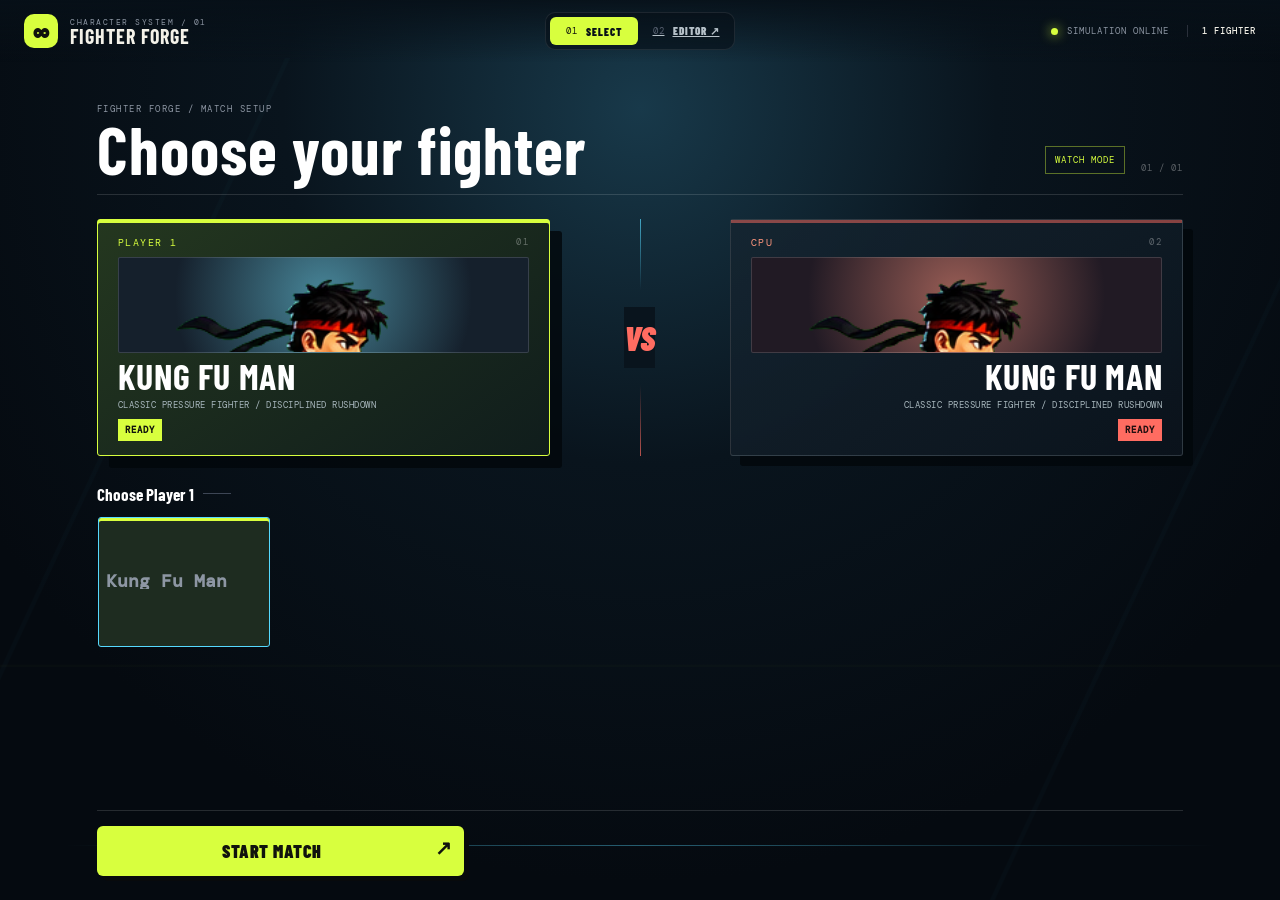
==== index.html @ 50f6cc72 "a gg" ====
<!doctype html>
<html lang="en">
  <head>
    <meta charset="UTF-8" />
    <meta name="viewport" content="width=device-width, initial-scale=1.0" />
    <title>Fighter Arena</title>
    <link rel="stylesheet" href="styles.css" />
  </head>
  <body class="arena-page">
    <div class="app-shell">
      <header class="topbar">
        <div class="brand">
          <span class="brand-mark">∞</span>
          <div class="brand-copy"><span class="overline">CHARACTER SYSTEM / 01</span><h1>FIGHTER FORGE</h1></div>
        </div>
        <nav class="tabs" aria-label="Fighter Forge sections">
          <span class="tab active"><span>01</span>SELECT</span>
          <a class="tab" href="editor.html"><span>02</span>EDITOR ↗</a>
        </nav>
        <div class="top-status"><i></i><span>SIMULATION ONLINE</span><b id="fighter-count">1 FIGHTER</b></div>
      </header>

      <main class="main-grid">
        <section class="arena-column" aria-label="AI battle arena">
          <div class="arena-heading">
            <div><span class="overline">LIVE PREVIEW / AI VS AI</span><h2>THE ARENA</h2></div>
            <div class="arena-meta"><span>60 FPS</span><span>BUILD 0.4</span></div>
          </div>
          <div class="arena-wrap">
            <canvas id="arena" width="1280" height="720"></canvas>
            <div class="scanlines"></div>
            <div class="match-ui">
              <div class="nameplate left"><span id="left-name">KUNG FU MAN</span><b id="left-wins">0</b><div class="health"><i id="left-hp"></i></div><div class="guard"><i id="left-guard"></i></div><div class="meter"><i id="left-meter"></i></div></div>
              <div class="round-display"><span id="mode-label">READY ROOM</span><strong id="round-text">SELECT</strong><em id="timer">--</em></div>
              <div class="nameplate right"><span id="right-name">KUNG FU MAN</span><b id="right-wins">0</b><div class="health"><i id="right-hp"></i></div><div class="guard"><i id="right-guard"></i></div><div class="meter"><i id="right-meter"></i></div></div>
            </div>
            <div id="banter" class="banter" aria-live="polite"></div>
            <div id="move-callout" class="move-callout" aria-live="polite"><span class="move-callout-type">MOVE</span><strong id="move-callout-name"></strong><small id="move-callout-detail"></small></div>
            <div id="combo-readout" class="combo-readout" aria-live="polite"></div>
            <div id="result" class="result" aria-live="polite"></div>
            <button id="rematch" class="rematch" hidden>RUN IT BACK <span>↗</span></button>
            <div class="arena-footer"><span>GROUND / TRAINING DECK</span><span>FIGHTERS THINK FOR THEMSELVES</span></div>
          </div>
        </section>

        <aside class="forge-panel">
          <section id="roster-view" class="view active">
            <div class="select-header"><div><span class="overline">FIGHTER FORGE / MATCH SETUP</span><h2>Choose your fighter</h2></div><div class="select-header-meta"><span>WATCH MODE</span><b>01 / 01</b></div></div>
            <div class="select-slots" aria-label="Current matchup">
              <button class="select-slot active" data-slot="0"><span class="slot-label">PLAYER 1 <i>01</i></span><span class="slot-portrait" id="player-pick-portrait">👊</span><strong id="player-pick-name">KUNG FU MAN</strong><small id="player-pick-meta">CLASSIC BALANCED MARTIAL ARTIST</small><em>READY</em></button>
              <div class="versus" aria-hidden="true"><span>VS</span><i></i></div>
              <button class="select-slot" data-slot="1"><span class="slot-label">CPU <i>02</i></span><span class="slot-portrait" id="cpu-pick-portrait">👊</span><strong id="cpu-pick-name">KUNG FU MAN</strong><small id="cpu-pick-meta">CLASSIC BALANCED MARTIAL ARTIST</small><em>READY</em></button>
            </div>
            <div class="roster-intro"><span id="select-prompt">Choose Player 1</span><span class="line"></span><small>CLICK A FIGHTER TO ASSIGN · CLICK A SLOT TO SWITCH SIDES</small></div>
            <div id="roster" class="roster"></div>
            <div class="select-actions"><a class="secondary full create-fighter-link" href="editor.html">CREATE A FIGHTER <span>↗</span></a><button id="start-match" class="primary full">START MATCH <span>↗</span></button></div>
          </section>

        </aside>
      </main>
    </div>
    <script type="module" src="app.js"></script>
  </body>
</html>
---- styles.css ----
@import url('https://fonts.googleapis.com/css2?family=Barlow+Condensed:ital,wght@0,500;0,600;0,700;0,900;1,600;1,800&family=DM+Mono:wght@400;500&display=swap');

:root { --bg:#0b0d11; --surface:#12151b; --surface-2:#181c24; --line:#2a303b; --line-bright:#3d4655; --text:#f3f1e8; --muted:#8d96a3; --lime:#d8ff3e; --cyan:#56d9ff; --coral:#ff6c61; --paper:#f1f0e9; }
* { box-sizing:border-box; }
html,body { margin:0; min-height:100%; background:var(--bg); color:var(--text); font-family:'Barlow Condensed',sans-serif; }
body { min-height:100vh; }
button,input,textarea,select { font:inherit; }
button { cursor:pointer; }
.app-shell { min-height:100vh; padding:16px 18px 18px; }
.topbar { min-height:64px; display:grid; grid-template-columns:minmax(240px,1fr) auto minmax(240px,1fr); align-items:center; gap:24px; padding:0 4px 14px; border-bottom:1px solid var(--line); }
.brand { display:flex; align-items:center; gap:12px; }
.brand-mark { width:42px; height:42px; display:grid; place-items:center; color:#10130d; background:var(--lime); border-radius:12px; font-size:31px; font-weight:900; line-height:1; }
.brand-copy h1 { margin:1px 0 0; color:var(--text); font-size:24px; line-height:.88; letter-spacing:1px; }
.overline { display:block; color:var(--muted); font:9px 'DM Mono',monospace; letter-spacing:1.5px; text-transform:uppercase; }
.tabs { display:flex; gap:4px; padding:4px; background:var(--surface); border:1px solid var(--line); border-radius:10px; }
.tab { min-width:104px; display:flex; justify-content:center; align-items:center; gap:8px; padding:8px 12px; border:0; border-radius:6px; color:var(--muted); background:transparent; font-size:13px; font-weight:900; letter-spacing:1px; }
.tab span { color:#596272; font:9px 'DM Mono',monospace; }
.tab.active { color:#10130d; background:var(--lime); }
.tab.active span { color:#10130d; }
.top-status { display:flex; justify-content:flex-end; align-items:center; gap:9px; color:var(--muted); font:9px 'DM Mono',monospace; letter-spacing:1px; }
.top-status i { width:7px; height:7px; display:block; border-radius:50%; background:var(--lime); box-shadow:0 0 12px var(--lime); }
.top-status b { margin-left:9px; padding-left:14px; border-left:1px solid var(--line); color:var(--text); font-weight:500; }
.main-grid { min-height:calc(100vh - 99px); display:grid; grid-template-columns:minmax(0,1.45fr) minmax(420px,.78fr); gap:18px; padding-top:18px; }
.standalone-editor { min-height:calc(100vh - 99px); display:grid; grid-template-columns:minmax(320px,.72fr) minmax(0,1.28fr); gap:18px; padding-top:18px; }
.editor-identity-panel,.editor-moves-panel { min-width:0; min-height:0; display:flex; flex-direction:column; overflow:hidden; color:var(--text); background:var(--surface); border:1px solid var(--line); border-radius:12px; box-shadow:0 18px 55px #0005; }
.standalone-editor .editor-scroll { flex:1; }
.arena-column { min-width:0; display:flex; flex-direction:column; }
.arena-heading,.view-heading { display:flex; justify-content:space-between; align-items:flex-start; }
.arena-heading { padding:0 2px 10px; }
.arena-heading h2,.view-heading h2 { margin:5px 0 0; font-size:28px; line-height:.85; letter-spacing:.8px; text-transform:uppercase; }
.arena-meta { display:flex; gap:8px; color:var(--muted); font:9px 'DM Mono',monospace; }
.arena-meta span { padding:6px 8px; border:1px solid var(--line); border-radius:5px; }
.arena-wrap { position:relative; min-height:0; flex:1; overflow:hidden; border:1px solid var(--line-bright); border-radius:12px; background:#1d3b4f; box-shadow:0 18px 55px #0008; }
canvas { width:100%; height:100%; min-height:0; display:block; object-fit:cover; }
.scanlines { position:absolute; inset:0; pointer-events:none; opacity:.11; background:repeating-linear-gradient(0deg,transparent 0 3px,#00121b 4px 5px); mix-blend-mode:multiply; }
.match-ui { position:absolute; top:18px; left:20px; right:20px; display:grid; grid-template-columns:1fr 170px 1fr; gap:18px; align-items:start; color:white; text-shadow:2px 2px 0 #111; }
.nameplate { display:grid; grid-template-columns:1fr 28px; grid-template-rows:auto 15px auto auto; gap:4px 8px; font-size:18px; letter-spacing:1px; font-weight:900; }
.nameplate.right { text-align:right; direction:rtl; }
.nameplate b { color:var(--lime); font-size:23px; line-height:.8; }
.health { height:15px; padding:2px; background:#101116aa; border:1px solid #000; grid-column:1 / -1; }
.health i { display:block; width:100%; height:100%; background:linear-gradient(90deg,var(--lime),#70eb82); transition:width .2s; }
.right .health i { margin-left:auto; background:linear-gradient(90deg,#ff8a5c,#ffd05d); }
.round-display { display:grid; justify-items:center; gap:0; text-align:center; }
.round-display span { padding:3px 9px; border:1px solid #fff4; border-radius:99px; background:#101116aa; font:9px 'DM Mono',monospace; letter-spacing:1px; }
.round-display strong { margin-top:3px; font-size:27px; letter-spacing:2px; }
.round-display em { width:40px; height:34px; display:grid; place-items:center; color:#111; background:var(--paper); border:2px solid #111; font-size:24px; font-style:normal; text-shadow:none; }
.banter { position:absolute; top:22%; left:50%; max-width:560px; padding:11px 18px; transform:translateX(-50%); color:#111; background:#fffef6; border:2px solid #151518; border-radius:5px; box-shadow:5px 5px #151518; text-align:center; font-size:21px; font-weight:800; font-style:italic; opacity:0; transition:opacity .25s; }
.banter.show { opacity:1; }
.move-callout { position:absolute; top:30%; left:50%; display:flex; flex-direction:column; align-items:center; gap:1px; min-width:170px; padding:7px 12px 6px; transform:translateX(-50%) translateY(8px) skew(-7deg) scale(.8); color:#111; background:var(--move-color,#f7d35b); border:2px solid #111; box-shadow:4px 4px #111; opacity:0; transition:opacity .16s,transform .2s cubic-bezier(.2,.8,.25,1); pointer-events:none; z-index:3; }
.move-callout[data-side="left"] { left:27%; }
.move-callout[data-side="right"] { left:73%; }
.move-callout.show { opacity:1; transform:translateX(-50%) translateY(0) skew(-7deg) scale(1); }
.move-callout-type { font:8px 'DM Mono',monospace; letter-spacing:1.1px; }
.move-callout strong { font-size:19px; line-height:.95; letter-spacing:.8px; text-align:center; }
.move-callout small { font:8px 'DM Mono',monospace; letter-spacing:.3px; opacity:.72; }
.combo-readout { position:absolute; top:34%; left:50%; padding:0; transform:translateX(-50%) translateY(-8px) skew(-8deg) scale(.82); color:var(--lime); background:transparent; border:0; font:900 24px 'Barlow Condensed',sans-serif; letter-spacing:1px; text-shadow:3px 3px #111; opacity:0; transition:opacity .2s ease,transform .26s cubic-bezier(.2,.8,.25,1); pointer-events:none; white-space:nowrap; }
.combo-readout[data-side="left"] { left:28%; }
.combo-readout[data-side="right"] { left:72%; color:#ffcc46; }
.combo-readout.show { opacity:1; transform:translateX(-50%) translateY(0) skew(-8deg) scale(1.08); }
.combo-readout.leaving[data-side="left"] { opacity:0; transform:translateX(-92%) translateY(18px) skew(-8deg) scale(.72); transition-timing-function:cubic-bezier(.55,.05,.8,.4); }
.combo-readout.leaving[data-side="right"] { opacity:0; transform:translateX(-8%) translateY(18px) skew(-8deg) scale(.72); transition-timing-function:cubic-bezier(.55,.05,.8,.4); }
.result { position:absolute; inset:40% 0 auto; color:var(--lime); text-align:center; font-size:clamp(50px,8vw,110px); font-weight:900; font-style:italic; letter-spacing:3px; text-shadow:5px 5px #101014; opacity:0; transform:scale(.8); transition:.2s; }
.result.show { opacity:1; transform:scale(1); }
.rematch { position:absolute; top:61%; left:50%; display:flex; gap:15px; align-items:center; transform:translateX(-50%); padding:9px 17px; color:#10130d; background:var(--lime); border:0; border-radius:5px; box-shadow:0 5px 0 #080a0c; font-size:16px; font-weight:900; letter-spacing:.6px; }
.rematch[hidden] { display:none; }
.rematch span { font-size:19px; }
.arena-footer { position:absolute; right:16px; bottom:13px; left:16px; display:flex; justify-content:space-between; color:#d6e0d6aa; font:8px 'DM Mono',monospace; letter-spacing:1px; }
.forge-panel { min-width:0; min-height:0; overflow:hidden; display:flex; flex-direction:column; color:var(--text); background:var(--surface); border:1px solid var(--line); border-radius:12px; box-shadow:0 18px 55px #0005; }
.view { display:none; min-height:0; padding:25px 26px 22px; }
.view.active { display:flex; flex:1; flex-direction:column; }
.view-index { color:#586273; font:11px 'DM Mono',monospace; }
.view-heading { padding-bottom:19px; border-bottom:1px solid var(--line); }
.view-heading h2 { color:var(--text); font-size:31px; }
.select-slots { display:grid; grid-template-columns:minmax(0,1fr) 30px minmax(0,1fr); gap:7px; align-items:stretch; padding:16px 0 4px; }
.select-slot { min-width:0; display:flex; flex-direction:column; align-items:flex-start; gap:3px; padding:10px 11px; color:var(--muted); background:#101318; border:1px solid var(--line); border-radius:6px; text-align:left; }
.select-slot.active { color:var(--text); border-color:var(--lime); background:#1e251b; box-shadow:inset 0 -2px var(--lime); }
.select-slot strong { width:100%; overflow:hidden; color:var(--text); font-size:16px; line-height:.95; text-overflow:ellipsis; white-space:nowrap; }
.select-slot small { width:100%; overflow:hidden; color:var(--muted); font:7px 'DM Mono',monospace; text-overflow:ellipsis; white-space:nowrap; }
.slot-label { color:var(--lime); font:8px 'DM Mono',monospace; letter-spacing:1px; }
.versus { display:grid; place-items:center; color:var(--coral); font:900 15px 'Barlow Condensed',sans-serif; font-style:italic; }
.roster-intro { display:flex; align-items:center; gap:9px; padding:12px 0 11px; color:var(--text); font-size:15px; font-weight:700; }
.roster-intro .line { width:28px; height:1px; background:var(--line-bright); }
.roster-intro small { color:var(--muted); font:8px 'DM Mono',monospace; }
.roster { display:grid; grid-template-columns:repeat(2,minmax(0,1fr)); flex:1; align-content:start; gap:9px; overflow:auto; padding:1px 2px 16px 1px; }
.fighter-card { min-width:0; min-height:158px; display:grid; grid-template-rows:minmax(0,1fr) auto; gap:7px; padding:8px; color:var(--text); background:var(--surface-2); border:1px solid var(--line); border-radius:8px; text-align:left; transition:border-color .15s,background .15s,transform .15s; }
.fighter-card:hover { border-color:var(--line-bright); transform:translateY(-1px); }
.fighter-card.selected { border-color:var(--lime); background:#20261e; box-shadow:inset 0 3px var(--lime); }
.fighter-card.focused { border-color:var(--cyan); }
.fighter-pick { min-width:0; display:grid; grid-template-rows:92px minmax(0,1fr) auto; gap:7px; padding:0; color:var(--text); background:transparent; border:0; text-align:left; }
.fighter-card .portrait { width:100%; height:92px; display:grid; place-items:center; overflow:hidden; color:#fff; background:linear-gradient(145deg,#4585a2,#19253d); border:1px solid #526072; border-radius:5px; font-size:26px; }
.fighter-card .portrait img { width:100%; height:100%; object-fit:cover; }
.fighter-info { min-width:0; display:block; }
.fighter-card strong { display:block; overflow:hidden; font-size:19px; line-height:.9; text-overflow:ellipsis; white-space:nowrap; }
.fighter-card span { display:block; margin-top:6px; overflow:hidden; color:var(--muted); font:9px 'DM Mono',monospace; text-overflow:ellipsis; white-space:nowrap; }
.fighter-card em { color:var(--lime); font-size:9px; font-style:normal; font-weight:900; letter-spacing:.4px; }
.edit-fighter { display:block; width:100%; padding:5px 2px 1px; color:var(--cyan); background:transparent; border:0; border-top:1px solid var(--line); font:9px 'DM Mono',monospace; letter-spacing:1px; text-align:right; text-decoration:none; }
.edit-fighter span { display:inline; margin:0; color:var(--cyan); font:14px 'Barlow Condensed',sans-serif; }
.primary { width:100%; border:0; border-radius:6px; padding:13px 15px; color:#10130d; background:var(--lime); box-shadow:0 4px 0 #849d21; font-size:16px; font-weight:900; letter-spacing:.5px; transition:transform .1s,box-shadow .1s,filter .1s; }
.primary:hover { filter:brightness(1.05); }
.primary:active { box-shadow:0 1px 0 #849d21; transform:translateY(3px); }
.primary span { float:right; font-size:20px; line-height:.7; }
.secondary { display:block; width:100%; margin-top:8px; padding:9px 15px; color:var(--muted); background:transparent; border:1px solid var(--line-bright); border-radius:6px; font:10px 'DM Mono',monospace; letter-spacing:1px; text-align:center; text-decoration:none; }
.secondary:hover { color:var(--text); border-color:var(--text); }
.secondary[hidden] { display:none; }
.secondary span { float:right; color:var(--cyan); font-size:16px; line-height:.7; }
.create-fighter-link { margin:0 0 9px; }
.editor-scroll { min-height:0; overflow:auto; padding:18px 3px 4px 1px; }
.editor-callout { display:flex; flex-direction:column; gap:3px; margin-bottom:17px; padding:11px 13px; border-left:2px solid var(--cyan); background:#17222a; border-radius:0 6px 6px 0; }
.editor-callout strong { color:var(--cyan); font-size:16px; }
.editor-callout span { color:#a6b4bf; font:9px/1.5 'DM Mono',monospace; }
.two-fields,.form-row { display:grid; grid-template-columns:1fr 1.25fr; gap:10px; margin:0 0 13px; }
.simple-personality { margin-bottom:13px; }
.form-row { margin-top:15px; }
label { display:flex; flex-direction:column; gap:6px; color:#abb3bf; font-size:11px; font-weight:700; letter-spacing:.6px; text-transform:uppercase; }
input,select,textarea { width:100%; color:var(--text); background:#0f1217; border:1px solid var(--line-bright); border-radius:5px; outline:0; }
input,select { height:36px; padding:4px 9px; font:12px 'DM Mono',monospace; }
input:focus,select:focus,textarea:focus { border-color:var(--cyan); box-shadow:0 0 0 2px #56d9ff22; }
textarea { resize:vertical; padding:8px 9px; font:12px/1.45 'DM Mono',monospace; }
.simple-backstory { margin-bottom:13px; }
.simple-backstory textarea { min-height:66px; }
.prompt-box { display:block; margin-bottom:0; padding:12px; background:#161b22; border:1px solid var(--line-bright); border-radius:7px; }
.prompt-box>span { color:var(--text); font-size:12px; font-weight:800; letter-spacing:.8px; text-transform:uppercase; }
.prompt-box textarea { min-height:120px; margin:8px 0 7px; padding:0; background:transparent; border:0; border-radius:0; box-shadow:none; }
.prompt-box textarea:focus { box-shadow:none; }
.prompt-box small { color:var(--muted); font:9px 'DM Mono',monospace; }
.tuning-row label { padding:10px 11px; background:#161b22; border:1px solid var(--line); border-radius:6px; }
.form-row input[type=range],input[type=range] { height:25px; padding:0; accent-color:var(--lime); border:0; background:transparent; box-shadow:none; }
.form-row output { color:var(--lime); font:9px 'DM Mono',monospace; letter-spacing:1px; }
.file-pick { display:flex; flex-direction:row; align-items:center; gap:8px; margin:15px 0; padding:10px 12px; color:var(--muted); border:1px dashed #4c5665; border-radius:6px; font:10px 'DM Mono',monospace; }
.file-pick span { color:var(--cyan); font-size:18px; line-height:.5; }
.file-pick small { margin-left:auto; color:#687381; font:8px 'DM Mono',monospace; }
.file-pick input { display:none; }
.status { min-height:18px; margin:10px 1px 0; color:var(--coral); font:10px/1.45 'DM Mono',monospace; }
.lab-note { display:flex; align-items:center; gap:8px; margin-bottom:17px; color:var(--muted); font:9px/1.45 'DM Mono',monospace; }
.signal { width:7px; height:7px; display:block; border-radius:50%; background:var(--cyan); box-shadow:0 0 10px var(--cyan); }
.advanced-scroll>label { margin-bottom:12px; }
fieldset { margin:15px 0; padding:12px 10px 10px; border:1px solid var(--line-bright); border-radius:7px; }
legend { padding:0 6px; color:var(--text); font-size:12px; font-weight:900; letter-spacing:.8px; text-transform:uppercase; }
legend small { margin-left:6px; color:var(--muted); font:8px 'DM Mono',monospace; font-weight:400; letter-spacing:0; }
.special { display:grid; grid-template-columns:minmax(0,1fr) 62px repeat(4,34px) 18px; gap:3px; align-items:end; margin:7px 0; }
.special input,.special select { width:100%; min-width:0; }
.special button { height:34px; padding:0; color:var(--coral); background:transparent; border:0; font-size:18px; }
.frame-field { display:flex; flex-direction:column; gap:3px; color:var(--muted); font:8px 'DM Mono',monospace; text-align:center; }
.frame-field input { height:28px; padding:2px; text-align:center; font-size:10px; }
.small-button { display:flex; align-items:center; gap:8px; margin-top:10px; padding:7px 8px; color:var(--cyan); background:transparent; border:1px solid #405363; border-radius:4px; font:9px 'DM Mono',monospace; }
.small-button span { font-size:14px; }
.special-editor { margin:10px 0; padding:12px; background:var(--surface-2); border:1px solid var(--line); border-radius:7px; }
.move-card-heading { display:flex; justify-content:space-between; align-items:center; margin-bottom:9px; color:var(--cyan); font:9px 'DM Mono',monospace; letter-spacing:1px; }
.remove-move { padding:0 3px; color:var(--coral); background:transparent; border:0; font-size:21px; line-height:.7; }
.move-core,.move-frame-grid,.recipe-grid { display:grid; gap:7px; }
.move-core { grid-template-columns:minmax(120px,1.5fr) minmax(84px,1fr) minmax(112px,1.2fr) minmax(84px,1fr) repeat(3,minmax(62px,auto)); }
.move-frame-grid { grid-template-columns:repeat(5,minmax(54px,1fr)); margin-top:8px; }
.recipe-grid { grid-template-columns:repeat(3,minmax(90px,1fr)); padding:0 1px 5px; }
.script-field { grid-column:1 / -1; }
.script-field textarea { min-height:110px; color:#d8ff3e; background:#0a1015; }
.special-editor label { min-width:0; font-size:9px; }
.special-editor input,.special-editor select { height:31px; padding:3px 6px; font-size:10px; }
.special-editor input[type=color] { padding:2px; }
.check-field { align-items:center; justify-content:end; gap:5px; text-align:center; }
.check-field input { width:21px; height:21px; accent-color:var(--lime); }
.move-recipe { margin:10px 0 0; }
.move-recipe summary { padding:7px 0; font-size:9px; }
.move-recipe[open] summary { color:var(--cyan); }
.recipe-library-link { display:block; padding:6px 1px 2px; color:var(--cyan); font:8px 'DM Mono',monospace; letter-spacing:.8px; text-align:right; text-decoration:none; }
.recipe-library-link:hover { color:var(--lime); }
.moveset-fieldset { margin-top:6px; }
.editor-actions { margin-top:15px; }
.editor-actions .secondary { margin-top:8px; }
details { margin:15px 0; border-top:1px solid var(--line); border-bottom:1px solid var(--line); }
summary { display:flex; justify-content:space-between; padding:9px 0; color:var(--muted); cursor:pointer; font-size:11px; font-weight:800; letter-spacing:.6px; text-transform:uppercase; }
summary span { color:var(--cyan); font-size:17px; font-weight:400; }
pre { max-height:220px; margin:0 0 10px; overflow:auto; padding:10px; color:#bff6ff; background:#090b0f; border:1px solid var(--line); border-radius:4px; font:9px/1.4 'DM Mono',monospace; white-space:pre-wrap; }
@media (max-width:1050px) {
  .topbar { grid-template-columns:1fr auto; }
  .tabs { grid-column:1 / -1; grid-row:2; justify-self:start; }
  .top-status { grid-column:2; grid-row:1; }
  .main-grid { grid-template-columns:minmax(0,1fr) minmax(360px,.66fr); }
  .tab { min-width:92px; }
}
@media (max-width:820px) {
  .app-shell { padding:10px; }
  .topbar { gap:12px; padding-bottom:11px; }
  .main-grid { display:flex; flex-direction:column; min-height:0; padding-top:12px; }
  .arena-column { min-height:55vh; }
  .arena-wrap { min-height:0; }
  .forge-panel { min-height:520px; }
  .view { padding:20px; }
  .standalone-editor { display:flex; flex-direction:column; min-height:0; }
  .editor-identity-panel,.editor-moves-panel { min-height:520px; }
}
@media (max-width:520px) {
  .brand-copy h1 { font-size:21px; }
  .brand-mark { width:36px; height:36px; font-size:27px; }
  .top-status span { display:none; }
  .top-status b { margin-left:0; padding-left:0; border-left:0; }
  .tabs { width:100%; }
  .tab { min-width:0; flex:1; padding:8px 5px; font-size:11px; }
  .tab span { display:none; }
  .arena-column { min-height:52vh; }
  .arena-heading h2 { font-size:23px; }
  .arena-meta { font-size:8px; }
  .arena-meta span { padding:5px; }
  .match-ui { top:11px; left:10px; right:10px; grid-template-columns:1fr 75px 1fr; gap:5px; }
  .nameplate { font-size:13px; }
  .round-display strong { font-size:16px; }
  .round-display em { width:34px; height:29px; font-size:20px; }
  .banter { top:25%; max-width:88%; padding:8px 11px; font-size:15px; }
  .arena-footer { font-size:7px; }
  .arena-footer span:last-child { display:none; }
  .view { padding:17px 14px; }
  .view-heading h2 { font-size:27px; }
  .two-fields,.form-row { grid-template-columns:1fr; gap:9px; }
  .special { grid-template-columns:minmax(0,1fr) 58px repeat(4,31px) 16px; gap:2px; }
  .special button { font-size:16px; }
  .standalone-editor { padding-top:12px; gap:12px; }
  .editor-identity-panel,.editor-moves-panel { min-height:0; }
  .move-core { grid-template-columns:1fr 1fr; }
  .move-core label:first-child { grid-column:1 / -1; }
  .move-frame-grid { grid-template-columns:repeat(3,minmax(54px,1fr)); }
  .recipe-grid { grid-template-columns:repeat(2,minmax(0,1fr)); }
}

/* Editor usability pass */
.editor-page .editor-scroll { padding:20px 8px 8px 2px; }
.editor-page .editor-callout { margin-bottom:12px; padding:14px 15px; background:linear-gradient(110deg,#172a32,#151d25); border-left-width:3px; }
.editor-page .editor-callout strong { font-size:18px; letter-spacing:.2px; }
.editor-page .editor-callout span { max-width:44ch; font-size:10px; }
.editor-quick-guide { display:flex; flex-wrap:wrap; gap:6px; margin:0 0 20px; }
.editor-quick-guide span { display:flex; align-items:center; gap:6px; padding:6px 8px; color:#9eabb4; background:#101820; border:1px solid #2e3b45; border-radius:99px; font:9px 'DM Mono',monospace; }
.editor-quick-guide b { display:grid; width:16px; height:16px; place-items:center; color:#10130d; background:var(--lime); border-radius:50%; font-size:9px; }
.editor-section-title { display:flex; align-items:baseline; gap:9px; margin:20px 0 10px; padding-bottom:7px; border-bottom:1px solid var(--line); }
.editor-section-title span { color:var(--cyan); font:10px 'DM Mono',monospace; letter-spacing:1.5px; }
.editor-section-title small { color:var(--muted); font:9px 'DM Mono',monospace; }
.field-help { color:#768591; font:9px/1.35 'DM Mono',monospace; font-weight:400; letter-spacing:0; text-transform:none; }
.editor-page .simple-personality,.editor-page .simple-backstory { margin-bottom:14px; }
.editor-page .prompt-box { margin-top:17px; background:linear-gradient(140deg,#171e26,#12171e); }
.editor-page .prompt-box small { display:block; line-height:1.45; }
.editor-page .tuning-row { margin-top:17px; }
.editor-page .file-pick { margin-top:18px; cursor:pointer; transition:border-color .15s,background .15s; }
.editor-page .file-pick:hover { background:#17232a; border-color:var(--cyan); }
.editor-page .view-heading { display:flex; justify-content:space-between; align-items:flex-start; }
.editor-page .view-heading>div { min-width:0; }
.editor-page .view-index { padding-top:3px; }
.editor-page .lab-note { align-items:flex-start; gap:10px; margin-bottom:13px; padding:10px 11px; background:#111a20; border:1px solid #263640; border-radius:5px; }
.editor-page .lab-note>div { display:flex; flex-direction:column; gap:3px; }
.editor-page .lab-note strong { color:var(--text); font-size:11px; letter-spacing:.4px; }
.editor-page .lab-note div span { color:#84949e; font-size:9px; }
.moves-toolbar { display:flex; justify-content:space-between; align-items:center; gap:12px; margin:0 0 12px; padding:10px 11px; background:#151c22; border:1px solid #2b3942; border-radius:6px; }
.moves-toolbar>div:first-child { display:flex; min-width:0; flex-direction:column; gap:3px; }
.moves-toolbar strong { color:var(--lime); font-size:12px; }
.moves-toolbar span { color:#81909a; font:9px/1.35 'DM Mono',monospace; }
.move-presets { display:flex; flex-wrap:wrap; justify-content:flex-end; gap:5px; }
.move-presets button,.tiny-button { padding:6px 7px; color:var(--cyan); background:#0e151b; border:1px solid #3a5967; border-radius:3px; font:8px 'DM Mono',monospace; letter-spacing:.4px; cursor:pointer; }
.move-presets button:hover,.tiny-button:hover { color:#10130d; background:var(--cyan); }
.moveset-fieldset { margin-top:0; }
.editor-page .moveset-fieldset legend small { color:var(--cyan); }
.special-editor { padding:13px; background:linear-gradient(145deg,#172029,#131920); border-color:#30404b; transition:border-color .15s,box-shadow .15s; }
.special-editor:focus-within { border-color:#4d7889; box-shadow:0 0 0 2px #56d9ff0d; }
.move-card-heading { align-items:flex-start; margin-bottom:11px; }
.move-heading-copy { display:flex; min-width:0; flex-direction:column; gap:4px; }
.move-heading-copy strong { color:var(--cyan); }
.move-summary { overflow:hidden; color:#81929d; font:8px 'DM Mono',monospace; letter-spacing:.2px; text-overflow:ellipsis; white-space:nowrap; text-transform:uppercase; }
.remove-move { width:27px; height:25px; display:grid; place-items:center; border:1px solid #55343a; border-radius:3px; }
.remove-move:hover { color:#fff; background:#6e3439; }
.move-recipe summary { gap:8px; }
.move-recipe summary::before { content:'+'; display:inline-grid; width:15px; height:15px; place-items:center; color:var(--cyan); border:1px solid #36515e; border-radius:3px; font-size:13px; font-weight:400; }
.move-recipe[open] summary::before { content:'−'; color:#10130d; background:var(--cyan); }
.move-recipe summary>span { margin-left:auto; display:none; }
.move-recipe summary small { color:#71818c; font:8px 'DM Mono',monospace; font-weight:400; letter-spacing:0; text-transform:none; }
.recipe-tools { display:flex; align-items:center; justify-content:flex-end; gap:6px; margin:13px 0 3px; }
.recipe-tools>span { margin-right:auto; color:#768691; font:9px 'DM Mono',monospace; text-transform:uppercase; letter-spacing:.7px; }
.tiny-button { padding:5px 6px; font-size:7px; }
.code-details { margin-top:13px; }
.code-details summary { align-items:center; }
.code-details summary small { margin-left:auto; margin-right:10px; color:#637580; font:8px 'DM Mono',monospace; font-weight:400; letter-spacing:0; text-transform:none; }
.editor-dirty { min-height:14px; margin:8px 1px 0; color:#8b9a62; font:8px 'DM Mono',monospace; letter-spacing:.8px; text-align:right; text-transform:uppercase; }
.custom-sprite-status { padding:6px 1px 1px; color:#71838d; font:8px 'DM Mono',monospace; letter-spacing:.35px; }
.custom-sprite-status.attached { color:var(--lime); }
.asset-dialog { width:min(490px,calc(100% - 28px)); padding:24px; color:var(--text); background:#151c22; border:1px solid #527383; border-radius:9px; box-shadow:0 24px 80px #000b; }
.asset-dialog::backdrop { background:#050a0ed9; backdrop-filter:blur(5px); }
.asset-dialog h2 { margin:7px 0 10px; color:#fff; font-size:30px; line-height:.9; }
.asset-dialog p { margin:0; color:#a6b4bf; font:11px/1.55 'DM Mono',monospace; }
.asset-upload-pick { margin:18px 0 0; cursor:pointer; }
.asset-dialog .status { min-height:17px; margin:8px 0 0; }
.asset-dialog-actions { display:grid; grid-template-columns:1fr 1fr; gap:8px; margin-top:12px; }
.asset-dialog-actions .secondary { margin:0; }
.asset-dialog-actions .primary { padding:9px 11px; font-size:11px; }
.asset-dialog-actions button:disabled { cursor:wait; opacity:.55; }

@media (max-width:640px) {
  .editor-page .editor-scroll { padding-right:2px; }
  .moves-toolbar { align-items:flex-start; flex-direction:column; }
  .move-presets { justify-content:flex-start; }
  .recipe-tools { flex-wrap:wrap; }
  .recipe-tools>span { width:100%; }
}

/* VFX library */
.vfx-page { background:radial-gradient(circle at 82% 14%,#172833 0,#0b0d11 34%),var(--bg); }
.vfx-page .topbar { grid-template-columns:minmax(220px,1fr) auto minmax(180px,1fr); }
.vfx-page .tabs { max-width:100%; }
.vfx-page .tab { min-width:92px; }
.vfx-workspace { min-height:calc(100vh - 99px); display:grid; grid-template-columns:minmax(0,1.42fr) minmax(350px,.58fr); gap:18px; padding-top:18px; }
.vfx-library-panel,.vfx-inspector-panel { min-width:0; min-height:0; background:var(--surface); border:1px solid var(--line); border-radius:12px; box-shadow:0 18px 55px #0006; }
.vfx-library-panel { display:flex; flex-direction:column; overflow:hidden; padding:25px 26px 20px; }
.vfx-heading,.inspector-heading { display:flex; justify-content:space-between; align-items:flex-start; }
.vfx-heading { padding-bottom:19px; border-bottom:1px solid var(--line); }
.vfx-heading h2,.inspector-heading h2 { margin:5px 0 0; color:var(--text); font-size:31px; line-height:.85; letter-spacing:.8px; text-transform:uppercase; }
.vfx-toolbar { display:flex; align-items:center; gap:10px; padding:16px 0 12px; }
.vfx-filters { display:flex; flex-wrap:wrap; gap:5px; }
.vfx-filter { padding:7px 9px; color:var(--muted); background:#101318; border:1px solid var(--line); border-radius:4px; font:9px 'DM Mono',monospace; letter-spacing:.7px; }
.vfx-filter:hover { color:var(--text); border-color:var(--line-bright); }
.vfx-filter.active { color:#10130d; background:var(--lime); border-color:var(--lime); }
.vfx-search { position:relative; min-width:165px; margin-left:auto; }
.vfx-search span { position:absolute; top:8px; left:9px; color:var(--cyan); font-size:18px; line-height:1; }
.vfx-search input { height:33px; padding-left:27px; font-size:10px; }
.vfx-results-line { display:flex; align-items:center; gap:9px; margin-bottom:10px; color:var(--muted); font:8px 'DM Mono',monospace; letter-spacing:1px; }
.vfx-results-line .line { width:28px; height:1px; background:var(--line-bright); }
.vfx-results-line small { color:#667180; font:8px 'DM Mono',monospace; }
.vfx-grid { min-height:0; display:grid; grid-template-columns:repeat(auto-fill,minmax(140px,1fr)); align-content:start; gap:9px; overflow:auto; padding:1px 3px 4px 1px; }
.vfx-card { min-width:0; padding:7px; color:var(--text); background:var(--surface-2); border:1px solid var(--line); border-radius:7px; text-align:left; transition:transform .15s,border-color .15s,background .15s; }
.vfx-card:hover { transform:translateY(-2px); border-color:var(--line-bright); }
.vfx-card.selected { background:#20261e; border-color:var(--lime); box-shadow:inset 0 2px var(--lime); }
.vfx-card-art { position:relative; height:106px; display:grid; place-items:center; overflow:hidden; border:1px solid #313a47; border-radius:4px; }
.vfx-card-art img { width:100%; height:100%; object-fit:contain; image-rendering:auto; }
.vfx-card-art>span { position:absolute; right:4px; bottom:4px; padding:3px 4px; color:#dce6df; background:#0b0e13cc; border:1px solid #ffffff22; border-radius:3px; font:8px 'DM Mono',monospace; }
.vfx-card-copy { min-width:0; padding:7px 2px 1px; }
.vfx-card-copy strong { display:block; overflow:hidden; font-size:16px; line-height:.95; text-overflow:ellipsis; white-space:nowrap; }
.vfx-card-copy small { display:block; margin-top:5px; overflow:hidden; color:var(--muted); font:8px 'DM Mono',monospace; letter-spacing:.3px; text-overflow:ellipsis; white-space:nowrap; }
.checkerboard { background-color:#151920; background-image:linear-gradient(45deg,#1b2129 25%,transparent 25%,transparent 75%,#1b2129 75%),linear-gradient(45deg,#1b2129 25%,transparent 25%,transparent 75%,#1b2129 75%); background-position:0 0,8px 8px; background-size:16px 16px; }
.empty-vfx { display:flex; flex-direction:column; gap:5px; align-items:center; justify-content:center; min-height:180px; grid-column:1/-1; color:var(--muted); text-align:center; }
.empty-vfx strong { color:var(--text); font-size:20px; }
.empty-vfx span { font:10px 'DM Mono',monospace; }
.vfx-inspector-panel { display:flex; flex-direction:column; overflow:auto; padding:25px 24px 20px; }
.inspector-heading { padding-bottom:17px; border-bottom:1px solid var(--line); }
.inspector-heading h2 { max-width:235px; font-size:26px; }
.asset-role { padding-top:5px; color:var(--lime); font:8px 'DM Mono',monospace; letter-spacing:1px; text-align:right; }
.inspector-stage { position:relative; height:246px; display:grid; place-items:center; margin-top:15px; overflow:hidden; border:1px solid var(--line-bright); border-radius:7px; }
.inspector-stage img { width:100%; height:100%; object-fit:contain; padding:19px; }
.frame-readout { position:absolute; bottom:9px; left:10px; padding:4px 5px; color:var(--text); background:#0a0d12cc; font:9px 'DM Mono',monospace; }
.play-toggle { position:absolute; right:9px; bottom:8px; width:30px; height:27px; color:#111; background:var(--lime); border:0; border-radius:4px; font-size:12px; font-weight:900; }
.inspector-tags { display:flex; flex-wrap:wrap; gap:5px; min-height:24px; padding:12px 0 9px; }
.inspector-tags span { padding:4px 6px; color:var(--cyan); background:#13222a; border:1px solid #294753; border-radius:3px; font:8px 'DM Mono',monospace; }
.inspector-meta { display:grid; grid-template-columns:1fr 1fr 1fr; gap:6px; padding:11px 0; border-top:1px solid var(--line); border-bottom:1px solid var(--line); }
.inspector-meta div { display:flex; flex-direction:column; gap:4px; }
.inspector-meta span { color:var(--muted); font:8px 'DM Mono',monospace; }
.inspector-meta strong { color:var(--text); font:10px 'DM Mono',monospace; }
.timeline { position:relative; height:60px; margin:12px 0 2px; overflow:hidden; border:1px solid var(--line); border-radius:4px; background:#0f1217; }
.timeline-strip { height:100%; display:flex; gap:2px; padding:6px; }
.timeline-frame { min-width:45px; flex:1; display:grid; place-items:center; overflow:hidden; border:1px solid transparent; border-radius:2px; background:#191f27; }
.timeline-frame.active { border-color:var(--lime); background:#29351d; }
.timeline-frame img { width:100%; height:100%; object-fit:contain; }
.timeline>i { position:absolute; top:0; bottom:0; left:0; width:2px; background:var(--lime); box-shadow:0 0 7px var(--lime); pointer-events:none; }
.inspector-note { min-height:28px; margin:7px 0 14px; color:var(--muted); font:10px/1.4 'DM Mono',monospace; }
.hook-block { margin-top:auto; padding:11px 12px 9px; background:#10151b; border:1px solid var(--line-bright); border-radius:6px; }
.hook-heading { display:flex; justify-content:space-between; gap:6px; color:var(--cyan); font:9px 'DM Mono',monospace; letter-spacing:.8px; }
.hook-heading small { color:var(--muted); font:8px 'DM Mono',monospace; }
.hook-block pre { max-height:150px; margin:8px 0 0; padding:0; color:#bff6ff; background:transparent; border:0; }
.inspector-actions { margin-top:11px; }
.inspector-actions .secondary { margin-top:7px; }
.vfx-inspector-panel .status { margin-top:6px; }
@media (max-width:1050px) {
  .vfx-page .topbar { grid-template-columns:1fr auto; }
  .vfx-workspace { grid-template-columns:minmax(0,1fr) minmax(320px,.65fr); }
  .vfx-page .tabs { grid-column:1 / -1; grid-row:2; }
}
@media (max-width:820px) {
  .vfx-workspace { display:flex; flex-direction:column; min-height:0; padding-top:12px; }
  .vfx-library-panel { min-height:720px; }
  .vfx-inspector-panel { min-height:620px; }
}
@media (max-width:520px) {
  .vfx-library-panel,.vfx-inspector-panel { padding:18px 14px; }
  .vfx-toolbar { align-items:stretch; flex-direction:column; }
  .vfx-search { width:100%; }
  .vfx-grid { grid-template-columns:repeat(2,minmax(0,1fr)); }
  .vfx-card-art { height:94px; }
  .inspector-stage { height:220px; }
  .vfx-heading h2,.inspector-heading h2 { font-size:27px; }
}

/* Arena presentation */
.arena-page { overflow:hidden; background:#071018; }
.arena-page .app-shell { min-height:100vh; padding:0; }
.arena-page .topbar { position:fixed; z-index:20; top:0; right:0; left:0; min-height:58px; padding:12px 24px; border:0; background:linear-gradient(180deg,#071018e8,transparent); transition:opacity .25s; }
.arena-page .brand-mark { width:34px; height:34px; border-radius:10px; font-size:25px; }
.arena-page .brand-copy h1 { font-size:20px; }
.arena-page .brand-copy .overline { font-size:8px; }
.arena-page .tabs { background:#07101899; border-color:#ffffff16; }
.arena-page .tab { min-width:88px; padding:7px 10px; color:#b6c1c9; font-size:11px; }
.arena-page .tab.active { color:#071018; background:var(--lime); }
.arena-page .main-grid { display:block; min-height:100vh; padding:0; }
.arena-page .arena-column { height:100vh; }
.arena-page .arena-heading { display:none; }
.arena-page .arena-wrap { height:100vh; border:0; border-radius:0; box-shadow:none; background:#071018; }
.arena-page .scanlines { opacity:.18; background:repeating-linear-gradient(0deg,transparent 0 3px,#001018 4px 5px); mix-blend-mode:screen; }
.arena-page .match-ui { top:44px; left:6.5%; right:6.5%; grid-template-columns:1fr 110px 1fr; gap:18px; }
.arena-page .nameplate { grid-template-columns:1fr 34px; grid-template-rows:auto 19px; font-size:27px; letter-spacing:1.4px; }
.arena-page .nameplate b { font-size:29px; }
.arena-page .health { height:19px; padding:2px; border:2px solid #05080c; background:#071018d9; }
.arena-page .round-display { gap:3px; }
.arena-page .round-display span { display:none; }
.arena-page .round-display em { order:-1; width:84px; height:84px; color:#f5f1de; background:#071018bb; border:4px solid var(--lime); border-radius:50%; font-size:38px; font-weight:900; box-shadow:0 0 0 5px #07101866,0 0 32px #d8ff3e55; }
.arena-page .round-display strong { color:#fff; font-size:14px; letter-spacing:1.5px; text-shadow:2px 2px #081018; }
.arena-page .banter { top:39%; max-width:620px; padding:12px 20px; color:#f6f2e5; background:#071018d9; border:1px solid #d8ff3e77; border-radius:3px; box-shadow:6px 6px #020507; font-size:27px; font-style:italic; }
.arena-page .move-callout { top:28%; min-width:0; padding:8px 16px; color:#071018; background:var(--move-color,#f7d35b); border:2px solid #071018; box-shadow:5px 5px #071018; }
.arena-page .move-callout-type,.arena-page .move-callout-detail { display:none; }
.arena-page .move-callout strong { font-size:24px; }
.arena-page .combo-readout { top:35%; font-size:46px; text-shadow:4px 4px #071018; }
.arena-page .arena-footer { display:none; }
.arena-page .forge-panel { position:fixed; z-index:15; right:22px; bottom:20px; left:auto; width:360px; max-height:225px; background:#071018e8; border-color:#ffffff24; box-shadow:0 12px 45px #0009; backdrop-filter:blur(10px); transition:opacity .25s,transform .25s; }
.arena-page .view { padding:14px 16px 12px; }
.arena-page .view-heading { padding-bottom:9px; }
.arena-page .view-heading h2 { font-size:23px; }
.arena-page .select-slots { padding:8px 0 3px; }
.arena-page .select-slot { padding:7px 8px; }
.arena-page .select-slot strong { font-size:13px; }
.arena-page .roster-intro { padding:5px 0 6px; font-size:12px; }
.arena-page .roster-intro small { display:none; }
.arena-page .roster { grid-template-columns:repeat(4,minmax(0,1fr)); gap:5px; max-height:67px; padding-bottom:4px; }
.arena-page .fighter-card { min-height:57px; padding:5px; }
.arena-page .fighter-card .portrait,.arena-page .fighter-card span.fighter-info>span,.arena-page .fighter-card em,.arena-page .edit-fighter { display:none; }
.arena-page .fighter-pick { display:block; }
.arena-page .fighter-card strong { font-size:13px; }
.arena-page .create-fighter-link { display:none; }
.arena-page .primary { padding:9px 12px; font-size:13px; }
.arena-page.in-match .topbar { opacity:0; pointer-events:none; }
.arena-page.in-match .forge-panel { opacity:0; transform:translateY(22px); pointer-events:none; }
.arena-page.in-match .match-ui { top:34px; }
.arena-page.in-match .rematch { top:62%; }
@media (max-width:820px) {
  .arena-page .topbar { padding:10px 14px; }
  .arena-page .top-status { display:none; }
  .arena-page .main-grid { min-height:100vh; }
  .arena-page .forge-panel { right:10px; bottom:10px; left:10px; width:auto; max-height:208px; }
  .arena-page .match-ui { top:35px; left:4%; right:4%; grid-template-columns:1fr 82px 1fr; gap:8px; }
  .arena-page .nameplate { font-size:19px; grid-template-columns:1fr 25px; grid-template-rows:auto 15px; }
  .arena-page .nameplate b { font-size:22px; }
  .arena-page .health { height:15px; }
  .arena-page .round-display em { width:64px; height:64px; font-size:28px; }
  .arena-page .round-display strong { font-size:11px; }
}
@media (max-width:520px) {
  .arena-page .brand-copy { display:none; }
  .arena-page .brand-mark { width:30px; height:30px; font-size:22px; }
  .arena-page .tabs { margin-left:auto; }
  .arena-page .tab { padding:7px 8px; font-size:10px; }
  .arena-page .match-ui { top:30px; }
  .arena-page .nameplate { font-size:15px; }
  .arena-page .nameplate b { font-size:18px; }
  .arena-page .banter { top:34%; max-width:90%; padding:9px 13px; font-size:18px; }
  .arena-page .combo-readout { font-size:34px; }
}

/* Character select is its own screen; the fight stays hidden until confirmed. */
.arena-page:not(.in-match) { overflow:auto; background:radial-gradient(circle at 50% 12%,#18394a 0,#09141d 35%,#050a10 76%); }
.arena-page:not(.in-match) .main-grid { position:relative; min-height:calc(100vh - 58px); padding-top:58px; }
.arena-page:not(.in-match) .main-grid::before { position:absolute; inset:58px 0 0; content:""; opacity:.34; pointer-events:none; background:linear-gradient(115deg,transparent 0 17%,#56d9ff10 17.1% 17.3%,transparent 17.4% 82.6%,#56d9ff10 82.7% 82.9%,transparent 83%),linear-gradient(180deg,transparent 0 72%,#d8ff3e0d 72.1% 72.3%,transparent 72.4%); }
.arena-page:not(.in-match) .main-grid::after { position:absolute; right:5vw; bottom:6vh; left:5vw; height:1px; content:""; background:linear-gradient(90deg,transparent,var(--cyan),transparent); opacity:.4; pointer-events:none; }
.arena-page:not(.in-match) .arena-column { display:none; }
.arena-page:not(.in-match) .forge-panel { position:relative; z-index:1; inset:auto; width:100%; max-width:none; min-height:calc(100vh - 58px); max-height:none; overflow:visible; background:transparent; border:0; border-radius:0; box-shadow:none; backdrop-filter:none; }
.arena-page:not(.in-match) #roster-view { width:min(1240px,100%); min-height:calc(100vh - 58px); margin:0 auto; padding:clamp(24px,4vw,45px) clamp(18px,6vw,88px) 24px; display:grid; grid-template-rows:auto auto auto minmax(125px,1fr) auto; gap:0; }
.arena-page:not(.in-match) .select-header { display:flex; justify-content:space-between; align-items:flex-end; padding-bottom:20px; border-bottom:1px solid #ffffff22; }
.arena-page:not(.in-match) .select-header h2 { margin:8px 0 0; color:#fff; font-size:clamp(40px,5.2vw,66px); line-height:.78; letter-spacing:1px; }
.select-header-meta { display:flex; align-items:flex-end; gap:16px; color:var(--muted); font:9px 'DM Mono',monospace; letter-spacing:1px; }
.select-header-meta span { padding:7px 9px; color:var(--lime); border:1px solid #d8ff3e66; }
.select-header-meta b { color:#ffffff55; font-weight:400; }
.arena-page:not(.in-match) .select-slots { grid-template-columns:minmax(0,1fr) clamp(62px,8vw,110px) minmax(0,1fr); gap:clamp(14px,3vw,46px); padding:24px 0 17px; align-items:center; }
.arena-page:not(.in-match) .select-slot { position:relative; min-height:218px; display:flex; align-items:flex-start; gap:8px; padding:16px 20px 14px; color:var(--muted); background:linear-gradient(145deg,#152531dd,#0c141ddd); border:1px solid #ffffff22; border-radius:3px; box-shadow:10px 10px 0 #02070bcc; text-align:left; transition:transform .18s,border-color .18s,background .18s; }
.arena-page:not(.in-match) .select-slot::before { position:absolute; top:0; right:0; left:0; height:3px; content:""; background:var(--cyan); opacity:.5; }
.arena-page:not(.in-match) .select-slot:hover { transform:translateY(-4px); border-color:#ffffff66; }
.arena-page:not(.in-match) .select-slot.active { color:var(--text); background:linear-gradient(145deg,#24371f,#101d1c); border-color:var(--lime); box-shadow:12px 12px 0 #02070bcc, inset 0 3px 0 var(--lime); }
.arena-page:not(.in-match) .select-slot.active::before { background:var(--lime); opacity:1; }
.arena-page:not(.in-match) .select-slot[data-slot="1"] { text-align:right; align-items:flex-end; }
.arena-page:not(.in-match) .select-slot[data-slot="1"]::before { background:var(--coral); }
.arena-page:not(.in-match) .select-slot[data-slot="1"].active { background:linear-gradient(215deg,#3b2925,#171c1d); border-color:var(--coral); box-shadow:-12px 12px 0 #02070bcc, inset 0 3px 0 var(--coral); }
.arena-page:not(.in-match) .select-slot[data-slot="1"].active::before { background:var(--coral); }
.arena-page:not(.in-match) .slot-label { width:100%; display:flex; justify-content:space-between; color:var(--lime); font-size:10px; letter-spacing:1.5px; }
.arena-page:not(.in-match) .select-slot[data-slot="1"] .slot-label { color:#ff967d; }
.arena-page:not(.in-match) .slot-label i { color:#ffffff55; font:9px 'DM Mono',monospace; font-style:normal; }
.slot-portrait { width:100%; height:96px; display:grid; place-items:center; overflow:hidden; color:#fff; background:radial-gradient(circle at 50% 40%,#488699,#15202c 70%); border:1px solid #ffffff25; border-radius:2px; font-size:50px; }
.select-slot[data-slot="1"] .slot-portrait { background:radial-gradient(circle at 50% 40%,#995d55,#211a24 70%); }
.slot-portrait img { width:100%; height:100%; object-fit:contain; }
.arena-page:not(.in-match) .select-slot strong { width:100%; color:#fff; font-size:clamp(25px,2.8vw,37px); line-height:.82; letter-spacing:.6px; }
.arena-page:not(.in-match) .select-slot small { width:100%; overflow:hidden; color:#a8b7bd; font:9px 'DM Mono',monospace; letter-spacing:.5px; text-overflow:ellipsis; white-space:nowrap; }
.arena-page:not(.in-match) .select-slot em { margin-top:auto; padding:5px 7px; color:#10130d; background:var(--lime); font:900 9px 'DM Mono',monospace; font-style:normal; letter-spacing:1px; }
.arena-page:not(.in-match) .select-slot[data-slot="1"] em { color:#210f10; background:var(--coral); }
.arena-page:not(.in-match) .versus { position:relative; height:100%; display:grid; place-items:center; color:var(--coral); font-size:clamp(20px,3vw,34px); font-style:italic; }
.arena-page:not(.in-match) .versus::before,.arena-page:not(.in-match) .versus::after { position:absolute; left:50%; width:1px; height:30%; content:""; background:linear-gradient(var(--cyan),transparent); opacity:.7; }
.arena-page:not(.in-match) .versus::before { top:0; }
.arena-page:not(.in-match) .versus::after { right:auto; bottom:0; left:50%; background:linear-gradient(transparent,var(--coral)); }
.arena-page:not(.in-match) .versus span { position:relative; z-index:1; padding:10px 0; background:#09141d; }
.arena-page:not(.in-match) .versus i { display:none; }
.arena-page:not(.in-match) .roster-intro { margin:0; padding:11px 0 13px; color:#fff; font-size:17px; }
.arena-page:not(.in-match) .roster-intro small { font-size:8px; }
.arena-page:not(.in-match) .roster { grid-template-columns:repeat(auto-fill,minmax(170px,1fr)); align-content:start; gap:10px; min-height:125px; max-height:150px; padding:0 2px 12px 1px; }
.arena-page:not(.in-match) .fighter-card { min-height:130px; padding:7px; background:#111c25cc; border-color:#ffffff1d; border-radius:3px; }
.arena-page:not(.in-match) .fighter-card.selected { background:#1e2c20; border-color:var(--lime); }
.arena-page:not(.in-match) .fighter-card.focused { border-color:var(--cyan); }
.arena-page:not(.in-match) .fighter-card .portrait { height:67px; background:linear-gradient(145deg,#315a6b,#111923); border-color:#ffffff22; border-radius:2px; }
.arena-page:not(.in-match) .fighter-card strong { font-size:18px; }
.arena-page:not(.in-match) .fighter-card em { margin-top:auto; }
.arena-page:not(.in-match) .select-actions { display:grid; grid-template-columns:minmax(180px,.52fr) minmax(250px,1fr); gap:12px; align-items:center; padding-top:15px; border-top:1px solid #ffffff22; }
.arena-page:not(.in-match) .create-fighter-link { margin:0; }
.arena-page:not(.in-match) .primary { min-height:50px; font-size:18px; box-shadow:5px 5px 0 #080a0c; }

@media (max-width:650px) {
  .arena-page:not(.in-match) #roster-view { padding-top:83px; }
  .arena-page:not(.in-match) .select-header h2 { font-size:39px; }
  .select-header-meta { flex-direction:column; align-items:flex-end; gap:8px; }
  .arena-page:not(.in-match) .select-slots { grid-template-columns:1fr; gap:12px; padding-top:22px; }
  .arena-page:not(.in-match) .select-slot { min-height:208px; display:grid; grid-template-columns:86px minmax(0,1fr); grid-template-rows:auto auto auto; column-gap:12px; padding:14px; }
  .arena-page:not(.in-match) .slot-label { grid-column:1 / -1; }
  .arena-page:not(.in-match) .slot-portrait { grid-row:2 / span 3; width:86px; height:130px; }
  .arena-page:not(.in-match) .select-slot strong,.arena-page:not(.in-match) .select-slot small,.arena-page:not(.in-match) .select-slot em { grid-column:2; }
  .arena-page:not(.in-match) .select-slot[data-slot="1"] { text-align:left; align-items:flex-start; }
  .arena-page:not(.in-match) .select-slot[data-slot="1"] .slot-label { text-align:left; }
  .arena-page:not(.in-match) .versus { height:22px; }
  .arena-page:not(.in-match) .versus::before,.arena-page:not(.in-match) .versus::after { top:50%; bottom:auto; width:34%; height:1px; }
  .arena-page:not(.in-match) .versus::before { left:0; background:linear-gradient(90deg,transparent,var(--cyan)); }
  .arena-page:not(.in-match) .versus::after { right:0; left:auto; background:linear-gradient(90deg,var(--coral),transparent); }
  .arena-page:not(.in-match) .roster { grid-template-columns:repeat(2,minmax(0,1fr)); max-height:240px; }
  .arena-page:not(.in-match) .select-actions { grid-template-columns:1fr; }
}

/* ── Guard and super meters ──────────────────────────────────────────────── */
.guard, .meter { grid-column:1 / -1; padding:1px; background:#0a0d12aa; border:1px solid #00000099; }
.guard { height:7px; }
.meter { height:9px; }
.guard i, .meter i { display:block; width:100%; height:100%; transition:width .12s linear; }
.guard i { background:linear-gradient(90deg,#69d7ff,#bdf6ff); }
.meter i { background:linear-gradient(90deg,#bd8cff,#ff9f43); }
.right .guard i, .right .meter i { margin-left:auto; }
.nameplate.charged .meter { box-shadow:0 0 0 1px #ffd05d, 0 0 14px #ffd05d88; }
.nameplate.charged .meter i { background:linear-gradient(90deg,#ffd05d,#fff6cf,#ffd05d); animation:meter-charged .7s linear infinite; }
@keyframes meter-charged { 0% { filter:brightness(1); } 50% { filter:brightness(1.6); } 100% { filter:brightness(1); } }
.arena-page .guard { height:9px; border:2px solid #05080c; }
.arena-page .meter { height:12px; border:2px solid #05080c; }

/* ── Round banner tones ──────────────────────────────────────────────────── */
.result[data-tone="go"] { color:#d8ff3e; }
.result[data-tone="counter"] { color:#ffe66d; font-size:clamp(30px,4.4vw,62px); }
.result[data-tone="tech"] { color:#bdf6ff; font-size:clamp(26px,3.6vw,52px); }
.result[data-tone="break"] { color:#ff9f43; font-size:clamp(34px,5vw,74px); }
.result[data-tone="perfect"] { color:#ffd05d; }
.result[data-tone="draw"] { color:#9fb3c8; }
.result[data-tone="win"] { color:#ff6c61; }
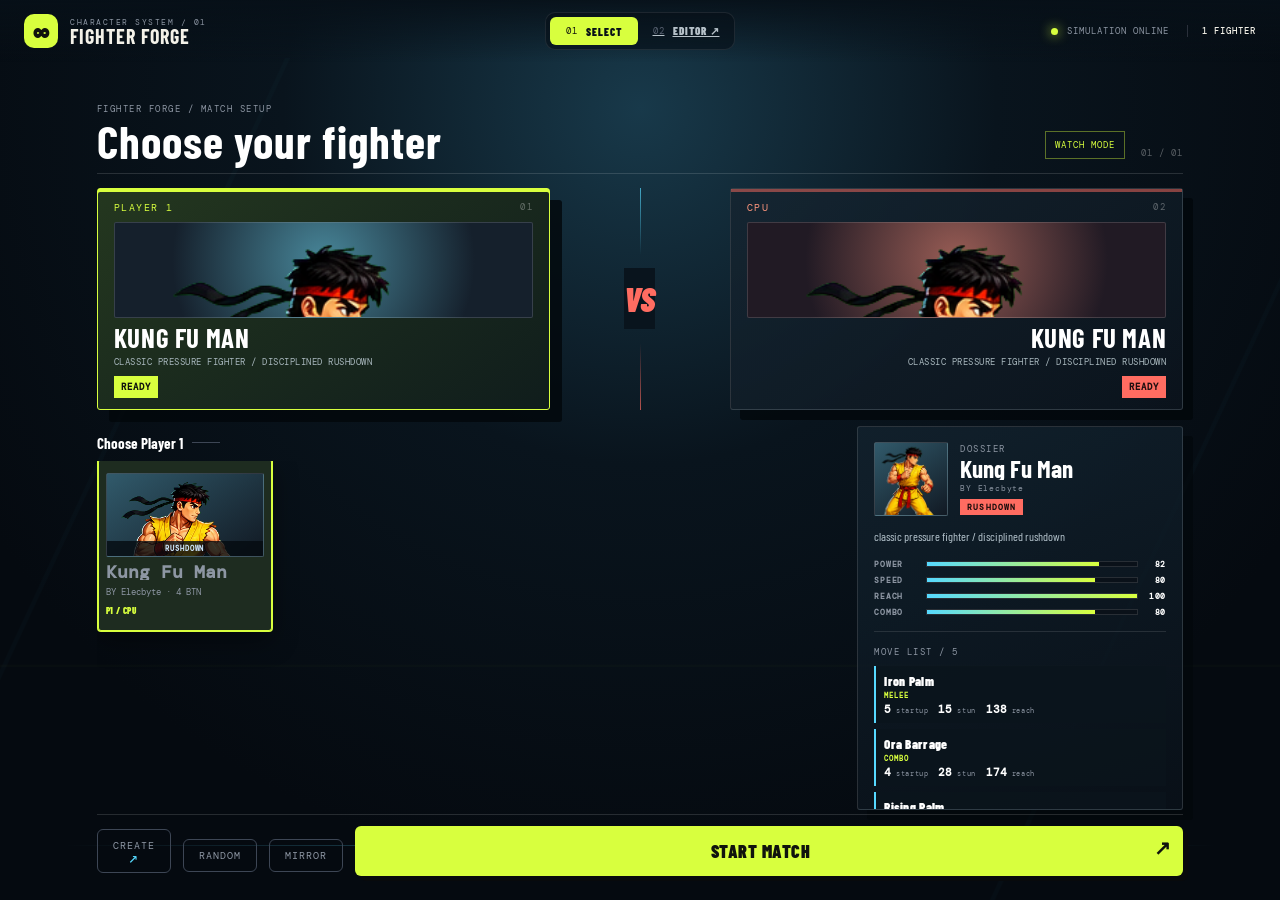
==== commit 3de1b596: "a a" ====
--- a/index.html
+++ b/index.html
@@ -51,9 +51,19 @@
               <div class="versus" aria-hidden="true"><span>VS</span><i></i></div>
               <button class="select-slot" data-slot="1"><span class="slot-label">CPU <i>02</i></span><span class="slot-portrait" id="cpu-pick-portrait">👊</span><strong id="cpu-pick-name">KUNG FU MAN</strong><small id="cpu-pick-meta">CLASSIC BALANCED MARTIAL ARTIST</small><em>READY</em></button>
             </div>
-            <div class="roster-intro"><span id="select-prompt">Choose Player 1</span><span class="line"></span><small>CLICK A FIGHTER TO ASSIGN · CLICK A SLOT TO SWITCH SIDES</small></div>
-            <div id="roster" class="roster"></div>
-            <div class="select-actions"><a class="secondary full create-fighter-link" href="editor.html">CREATE A FIGHTER <span>↗</span></a><button id="start-match" class="primary full">START MATCH <span>↗</span></button></div>
+            <div class="select-body">
+              <div class="roster-col">
+                <div class="roster-intro"><span id="select-prompt">Choose Player 1</span><span class="line"></span><small>← ↑ ↓ → MOVE · ENTER ASSIGN · TAB SWITCH SIDE · R RANDOM</small></div>
+                <div id="roster" class="roster" role="listbox" aria-label="Fighter roster" tabindex="0"></div>
+              </div>
+              <aside id="dossier" class="dossier" aria-live="polite"></aside>
+            </div>
+            <div class="select-actions">
+              <a class="secondary create-fighter-link" href="editor.html">CREATE <span>↗</span></a>
+              <button id="random-pick" class="secondary">RANDOM</button>
+              <button id="mirror-pick" class="secondary">MIRROR</button>
+              <button id="start-match" class="primary full">START MATCH <span>↗</span></button>
+            </div>
           </section>
 
         </aside>
--- a/styles.css
+++ b/styles.css
@@ -459,7 +459,7 @@
 .arena-page:not(.in-match) .main-grid::after { position:absolute; right:5vw; bottom:6vh; left:5vw; height:1px; content:""; background:linear-gradient(90deg,transparent,var(--cyan),transparent); opacity:.4; pointer-events:none; }
 .arena-page:not(.in-match) .arena-column { display:none; }
 .arena-page:not(.in-match) .forge-panel { position:relative; z-index:1; inset:auto; width:100%; max-width:none; min-height:calc(100vh - 58px); max-height:none; overflow:visible; background:transparent; border:0; border-radius:0; box-shadow:none; backdrop-filter:none; }
-.arena-page:not(.in-match) #roster-view { width:min(1240px,100%); min-height:calc(100vh - 58px); margin:0 auto; padding:clamp(24px,4vw,45px) clamp(18px,6vw,88px) 24px; display:grid; grid-template-rows:auto auto auto minmax(125px,1fr) auto; gap:0; }
+.arena-page:not(.in-match) #roster-view { width:min(1240px,100%); min-height:calc(100vh - 58px); margin:0 auto; padding:clamp(24px,4vw,45px) clamp(18px,6vw,88px) 24px; display:grid; grid-template-rows:auto auto minmax(320px,1fr) auto; gap:0; }
 .arena-page:not(.in-match) .select-header { display:flex; justify-content:space-between; align-items:flex-end; padding-bottom:20px; border-bottom:1px solid #ffffff22; }
 .arena-page:not(.in-match) .select-header h2 { margin:8px 0 0; color:#fff; font-size:clamp(40px,5.2vw,66px); line-height:.78; letter-spacing:1px; }
 .select-header-meta { display:flex; align-items:flex-end; gap:16px; color:var(--muted); font:9px 'DM Mono',monospace; letter-spacing:1px; }
@@ -493,7 +493,7 @@
 .arena-page:not(.in-match) .versus i { display:none; }
 .arena-page:not(.in-match) .roster-intro { margin:0; padding:11px 0 13px; color:#fff; font-size:17px; }
 .arena-page:not(.in-match) .roster-intro small { font-size:8px; }
-.arena-page:not(.in-match) .roster { grid-template-columns:repeat(auto-fill,minmax(170px,1fr)); align-content:start; gap:10px; min-height:125px; max-height:150px; padding:0 2px 12px 1px; }
+.arena-page:not(.in-match) .roster { grid-template-columns:repeat(auto-fill,minmax(150px,1fr)); align-content:start; gap:10px; min-height:0; max-height:none; padding:0 4px 12px 1px; }
 .arena-page:not(.in-match) .fighter-card { min-height:130px; padding:7px; background:#111c25cc; border-color:#ffffff1d; border-radius:3px; }
 .arena-page:not(.in-match) .fighter-card.selected { background:#1e2c20; border-color:var(--lime); }
 .arena-page:not(.in-match) .fighter-card.focused { border-color:var(--cyan); }
@@ -545,3 +545,78 @@
 .result[data-tone="perfect"] { color:#ffd05d; }
 .result[data-tone="draw"] { color:#9fb3c8; }
 .result[data-tone="win"] { color:#ff6c61; }
+
+/* ── Character select: roster + dossier ──────────────────────────────────── */
+.select-body { min-height:0; display:contents; }
+.arena-page:not(.in-match) .select-body { display:grid; grid-template-columns:minmax(0,1fr) minmax(268px,326px); gap:clamp(14px,2.4vw,30px); min-height:0; padding:6px 0 4px; }
+.arena-page:not(.in-match) .roster-col { min-height:0; display:flex; flex-direction:column; }
+.roster:focus-visible { outline:2px solid var(--cyan); outline-offset:3px; }
+
+.fighter-card .portrait { position:relative; }
+.card-archetype { position:absolute; right:0; bottom:0; left:0; padding:3px 5px; color:#cfe9ff; background:#040a10cc; font:900 7px 'DM Mono',monospace; font-style:normal; letter-spacing:.9px; text-align:center; }
+.arena-page:not(.in-match) .fighter-card.focused { border-color:var(--cyan); box-shadow:0 0 0 1px var(--cyan), 0 10px 26px #00000066; transform:translateY(-2px); }
+.arena-page:not(.in-match) .fighter-card.selected.focused { border-color:var(--lime); box-shadow:0 0 0 1px var(--lime), 0 10px 26px #00000066; }
+
+.dossier { min-height:0; display:none; overflow:auto; padding:15px 16px 18px; background:linear-gradient(160deg,#12222edd,#0a1119dd); border:1px solid #ffffff22; border-radius:3px; box-shadow:10px 10px 0 #02070b99; }
+.arena-page:not(.in-match) .dossier { display:block; }
+.dossier-top { display:grid; grid-template-columns:74px minmax(0,1fr); gap:12px; align-items:center; }
+.dossier-portrait { width:74px; height:74px; display:grid; place-items:center; overflow:hidden; background:linear-gradient(145deg,#315a6b,#111923); border:1px solid #ffffff26; border-radius:2px; font-size:32px; }
+.dossier-portrait img { width:100%; height:100%; object-fit:cover; }
+.dossier-id { min-width:0; display:flex; flex-direction:column; gap:3px; }
+.dossier-id strong { overflow:hidden; color:#fff; font-size:25px; line-height:.86; text-overflow:ellipsis; white-space:nowrap; }
+.dossier-id small { color:var(--muted); font:8px 'DM Mono',monospace; letter-spacing:.8px; }
+.archetype { align-self:flex-start; margin-top:3px; padding:3px 7px; color:#0a1016; background:var(--cyan); font:900 8px 'DM Mono',monospace; letter-spacing:1.1px; }
+.archetype[data-archetype="rushdown"] { background:var(--coral); color:#1a0d0c; }
+.archetype[data-archetype="zoner"] { background:#8fd0ff; }
+.archetype[data-archetype="grappler"] { background:#ffb057; color:#1e1206; }
+.archetype[data-archetype="balanced"] { background:var(--lime); color:#101408; }
+.dossier-blurb { margin:12px 0 14px; color:#b7c6cf; font-size:12px; line-height:1.45; }
+
+.dossier-stats { display:grid; gap:6px; padding-bottom:14px; border-bottom:1px solid #ffffff1c; }
+.stat { display:grid; grid-template-columns:44px minmax(0,1fr) 20px; gap:8px; align-items:center; color:var(--muted); font:900 8px 'DM Mono',monospace; letter-spacing:.8px; }
+.stat i { height:6px; background:#0a1119; border:1px solid #ffffff1f; }
+.stat b { display:block; height:100%; background:linear-gradient(90deg,var(--cyan),var(--lime)); transition:width .18s; }
+.stat em { color:#fff; font-style:normal; text-align:right; }
+
+.dossier-heading { display:block; padding:14px 0 8px; color:var(--muted); }
+.dossier-moves { display:grid; gap:6px; margin:0; padding:0; list-style:none; }
+.dossier-moves li { display:grid; gap:2px; padding:7px 8px; background:#0b141ccc; border-left:2px solid var(--cyan); }
+.move-name { color:#fff; font-size:13px; font-weight:900; letter-spacing:.3px; }
+.move-tags { color:var(--lime); font:900 7px 'DM Mono',monospace; letter-spacing:.9px; }
+.move-frames { display:flex; gap:5px; align-items:baseline; color:#fff; font:900 11px 'DM Mono',monospace; }
+.move-frames i { margin-right:5px; color:var(--muted); font:400 7px 'DM Mono',monospace; font-style:normal; letter-spacing:.6px; }
+.dossier-quote { margin:14px 0 0; padding:9px 11px; color:#cfe0e8; background:#0b141c99; border-left:2px solid var(--coral); font-size:12px; font-style:italic; }
+
+.arena-page:not(.in-match) .select-actions { grid-template-columns:auto auto auto minmax(220px,1fr); }
+
+@media (max-width:900px) {
+  .arena-page:not(.in-match) .select-body { grid-template-columns:1fr; }
+  .arena-page:not(.in-match) .dossier { max-height:300px; }
+  .arena-page:not(.in-match) .select-actions { grid-template-columns:1fr 1fr; }
+}
+
+/* The compact in-match panel strips cards down to a name. The full select
+   screen is not that panel, so give it its portraits and badges back. */
+.arena-page:not(.in-match) .fighter-pick { display:grid; grid-template-rows:84px minmax(0,1fr) auto; }
+.arena-page:not(.in-match) .fighter-card .portrait { display:grid; height:84px; }
+.arena-page:not(.in-match) .fighter-card span.fighter-info>span { display:block; }
+.arena-page:not(.in-match) .fighter-card em { display:block; margin-top:auto; }
+.arena-page:not(.in-match) .edit-fighter { display:block; }
+.arena-page:not(.in-match) .create-fighter-link { display:grid; }
+.arena-page:not(.in-match) .fighter-card { min-height:158px; }
+
+/* Keep the whole select screen on one screen: the roster scrolls inside its
+   own track instead of pushing the action bar past the fold. */
+@media (min-width:901px) {
+  .arena-page:not(.in-match) .forge-panel { min-height:0; height:calc(100vh - 58px); }
+  .arena-page:not(.in-match) #roster-view { height:100%; min-height:0; overflow:hidden;
+    grid-template-rows:auto auto minmax(0,1fr) auto; }
+  .arena-page:not(.in-match) .select-header { padding-bottom:14px; }
+  .arena-page:not(.in-match) .select-header h2 { font-size:clamp(32px,3.6vw,48px); }
+  .arena-page:not(.in-match) .select-slot { min-height:0; padding:12px 16px 11px; }
+  .arena-page:not(.in-match) .select-slots { padding:14px 0 10px; }
+  .arena-page:not(.in-match) .slot-portrait { min-height:0; max-height:clamp(74px,11vh,116px); }
+  .arena-page:not(.in-match) .select-slot strong { font-size:clamp(21px,2.1vw,29px); }
+  .arena-page:not(.in-match) .roster-intro { padding:8px 0 9px; font-size:15px; }
+  .arena-page:not(.in-match) .select-actions { padding-top:11px; }
+}
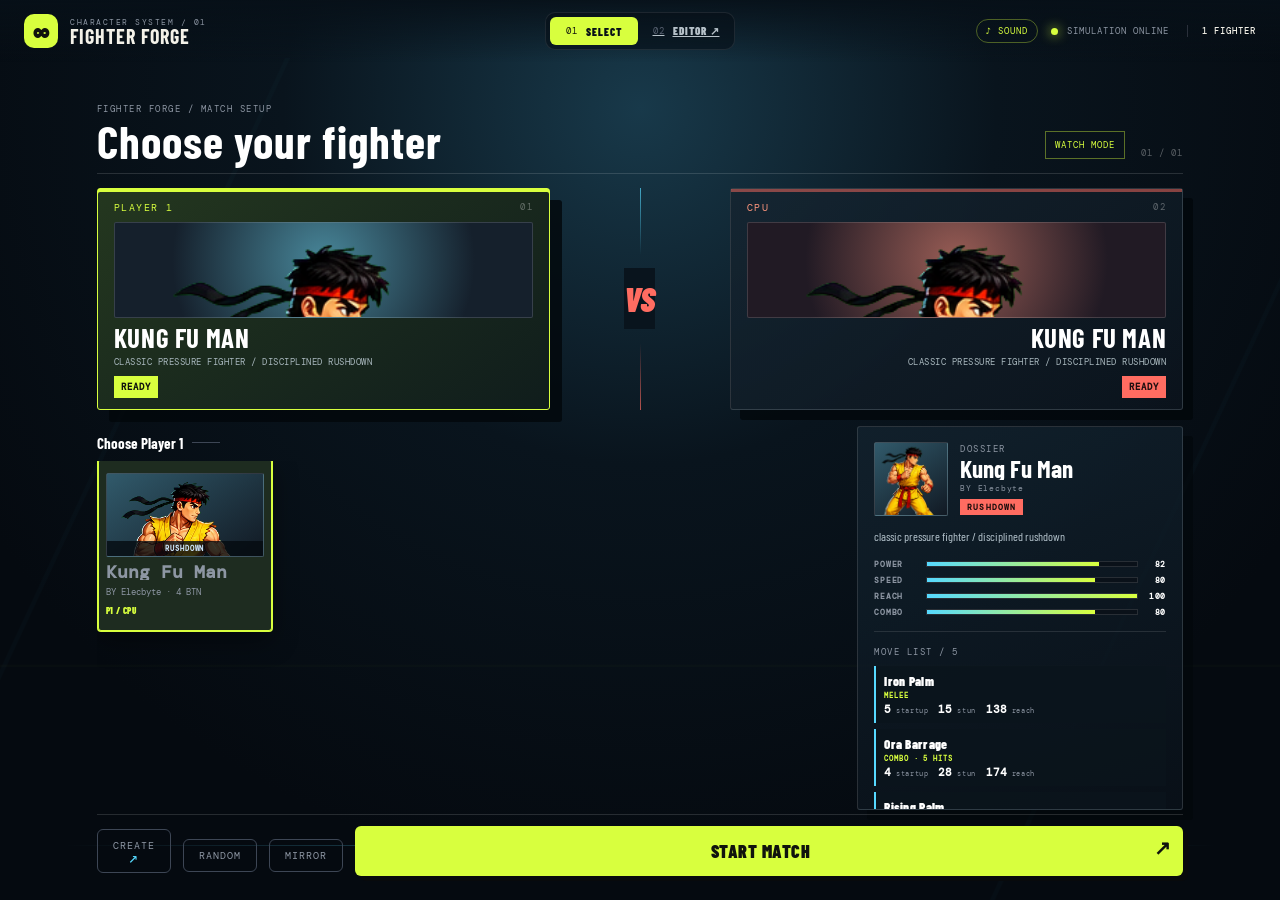
==== commit 5b833a82: "a a" ====
--- a/index.html
+++ b/index.html
@@ -17,7 +17,7 @@
           <span class="tab active"><span>01</span>SELECT</span>
           <a class="tab" href="editor.html"><span>02</span>EDITOR ↗</a>
         </nav>
-        <div class="top-status"><i></i><span>SIMULATION ONLINE</span><b id="fighter-count">1 FIGHTER</b></div>
+        <div class="top-status"><button id="sfx-toggle" class="sfx-toggle" type="button" aria-pressed="true" title="Toggle sound">♪ SOUND</button><i></i><span>SIMULATION ONLINE</span><b id="fighter-count">1 FIGHTER</b></div>
       </header>
 
       <main class="main-grid">
--- a/styles.css
+++ b/styles.css
@@ -620,3 +620,47 @@
   .arena-page:not(.in-match) .roster-intro { padding:8px 0 9px; font-size:15px; }
   .arena-page:not(.in-match) .select-actions { padding-top:11px; }
 }
+
+/* ── Editor: portrait preview ────────────────────────────────────────────── */
+.portrait-row { display:flex; gap:14px; align-items:flex-start; margin-bottom:16px; }
+.portrait-preview { flex:0 0 auto; width:78px; height:78px; display:grid; place-items:center; overflow:hidden; color:#fff; background:linear-gradient(145deg,#4585a2,#19253d); border:1px solid #526072; border-radius:8px; font-size:30px; box-shadow:0 8px 22px #0006; }
+.portrait-preview img { width:100%; height:100%; object-fit:cover; }
+.portrait-row-copy { min-width:0; display:flex; flex-direction:column; gap:6px; }
+.portrait-row-copy .file-pick { margin:0; }
+.portrait-row-copy .field-help { color:var(--muted); font:9px/1.5 'DM Mono',monospace; }
+.portrait-row-copy .status { margin:2px 1px 0; }
+
+/* ── Editor: primary generate CTA + collapsible fine-tune ───────────────── */
+.generate-fighter-btn { margin:14px 0 4px; }
+.advanced-details { margin:18px 0 4px; padding:11px 13px; background:#141a21; border:1px solid var(--line); border-radius:7px; }
+.advanced-details summary { display:flex; align-items:center; gap:8px; color:var(--muted); font:10px 'DM Mono',monospace; letter-spacing:.6px; text-transform:uppercase; cursor:pointer; list-style:none; }
+.advanced-details summary::-webkit-details-marker { display:none; }
+.advanced-details summary small { color:#5c6870; font-weight:400; text-transform:none; }
+.advanced-details summary span { margin-left:auto; color:var(--cyan); font-size:14px; }
+.advanced-details[open] summary span { transform:rotate(45deg); }
+.advanced-details-body { margin-top:13px; }
+
+/* ── Editor: Simple / Advanced mode toggle ───────────────────────────────── */
+.mode-toggle { display:flex; align-items:center; gap:7px; padding:6px 10px; color:var(--muted); background:#141a21; border:1px solid var(--line); border-radius:99px; font:9px 'DM Mono',monospace; letter-spacing:1px; cursor:pointer; user-select:none; }
+.mode-toggle input { width:15px; height:15px; accent-color:var(--cyan); }
+.mode-toggle:has(input:checked) { color:var(--cyan); border-color:#3a5967; }
+.standalone-editor .advanced-only { display:none; }
+.standalone-editor.advanced-mode .advanced-only { display:revert; }
+.standalone-editor.advanced-mode .move-advanced.advanced-only { display:block; }
+.standalone-editor.advanced-mode .recipe-tools.advanced-only { display:flex; }
+
+/* ── Editor: move cards - quick row + generate action ────────────────────── */
+.move-quick { display:grid; grid-template-columns:minmax(120px,1.6fr) minmax(96px,1fr); gap:7px; }
+.move-advanced { margin-top:8px; }
+.move-card-actions { display:flex; align-items:center; gap:6px; }
+.generate-move { width:27px; height:25px; display:grid; place-items:center; color:#10130d; background:var(--cyan); border:1px solid #3a5967; border-radius:3px; font-size:12px; cursor:pointer; }
+.generate-move:hover { background:var(--lime); }
+.generate-move:disabled { color:var(--muted); background:#232b32; cursor:progress; }
+.move-add-row { display:flex; flex-wrap:wrap; align-items:center; justify-content:space-between; gap:8px; margin-top:10px; }
+.move-add-row .move-presets { justify-content:flex-start; }
+
+/* ── Sound toggle ────────────────────────────────────────────────────────── */
+.sfx-toggle { margin-right:4px; padding:5px 9px; color:var(--lime); background:transparent; border:1px solid #d8ff3e55; border-radius:99px; font:9px 'DM Mono',monospace; letter-spacing:1px; cursor:pointer; }
+.sfx-toggle:hover { color:#10130d; background:var(--lime); }
+.sfx-toggle.muted { color:var(--muted); border-color:var(--line); }
+.sfx-toggle.muted:hover { color:#fff; background:#3a444f; }
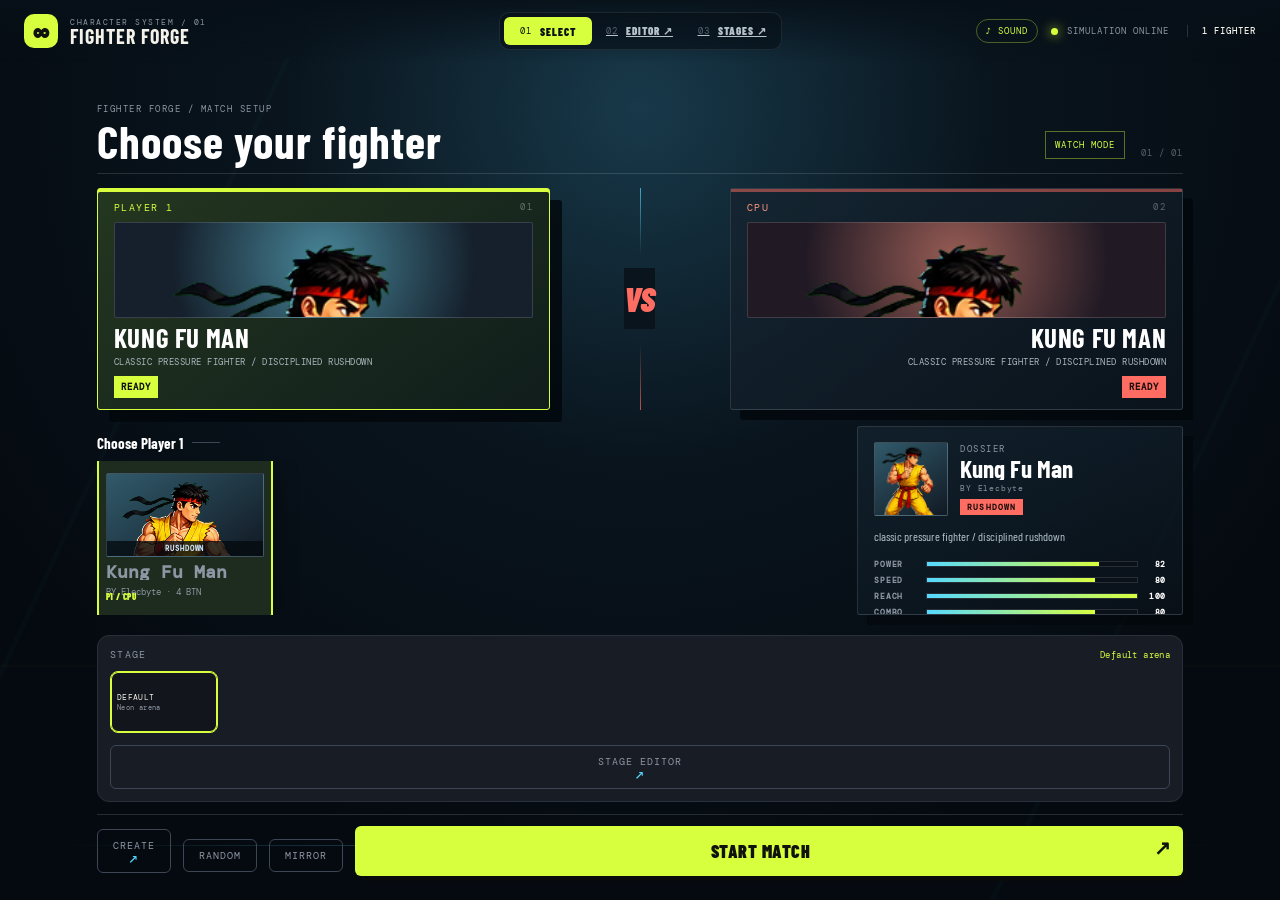
==== commit 0d4c14d0: "Add combat extensions, guard rework, weapon library, stage editor, and sound fix - Downed state: onl" ====
--- a/index.html
+++ b/index.html
@@ -16,6 +16,7 @@
         <nav class="tabs" aria-label="Fighter Forge sections">
           <span class="tab active"><span>01</span>SELECT</span>
           <a class="tab" href="editor.html"><span>02</span>EDITOR ↗</a>
+          <a class="tab" href="stages.html"><span>03</span>STAGES ↗</a>
         </nav>
         <div class="top-status"><button id="sfx-toggle" class="sfx-toggle" type="button" aria-pressed="true" title="Toggle sound">♪ SOUND</button><i></i><span>SIMULATION ONLINE</span><b id="fighter-count">1 FIGHTER</b></div>
       </header>
@@ -58,6 +59,13 @@
               </div>
               <aside id="dossier" class="dossier" aria-live="polite"></aside>
             </div>
+            <div class="stage-picker">
+              <div class="stage-picker-head"><strong>STAGE</strong><small id="stage-status">Default arena</small></div>
+              <div id="stage-strip" class="stage-strip" role="listbox" aria-label="Battle stages"></div>
+              <div class="stage-picker-actions">
+                <a class="secondary" href="stages.html">STAGE EDITOR <span>↗</span></a>
+              </div>
+            </div>
             <div class="select-actions">
               <a class="secondary create-fighter-link" href="editor.html">CREATE <span>↗</span></a>
               <button id="random-pick" class="secondary">RANDOM</button>
--- a/styles.css
+++ b/styles.css
@@ -664,3 +664,43 @@
 .sfx-toggle:hover { color:#10130d; background:var(--lime); }
 .sfx-toggle.muted { color:var(--muted); border-color:var(--line); }
 .sfx-toggle.muted:hover { color:#fff; background:#3a444f; }
+
+/* ── Move card: script health and follow-up section ─────────────────────── */
+.script-status { display:block; padding-top:5px; color:#71838d; font:8px 'DM Mono',monospace; letter-spacing:.35px; }
+.script-status[data-state="ok"] { color:var(--lime); }
+.script-status[data-state="bad"] { color:#ff6c61; }
+.follow-up-recipe > summary { color:var(--lime); }
+.follow-up-recipe .hint { margin:6px 0 10px; color:#8fa2ad; font:9px 'DM Mono',monospace; line-height:1.6; letter-spacing:.3px; }
+.follow-up-recipe .check-field { margin-bottom:10px; }
+
+/* ── Stage picker ───────────────────────────────────────────────────────── */
+.stage-picker { margin:16px 0 12px; padding:12px; border:1px solid var(--line); border-radius:12px; background:var(--surface-2); }
+.stage-picker-head { display:flex; align-items:baseline; justify-content:space-between; gap:10px; }
+.stage-picker-head strong { font:10px 'DM Mono',monospace; letter-spacing:1.4px; color:var(--muted); }
+.stage-picker-head small { color:var(--lime); font:9px 'DM Mono',monospace; letter-spacing:.4px; text-align:right; }
+.stage-strip { display:flex; gap:8px; overflow-x:auto; padding:10px 0 4px; }
+.stage-tile { position:relative; flex:0 0 108px; height:62px; padding:6px; border:1px solid var(--line-bright); border-radius:8px; background:var(--surface) center/cover no-repeat; color:var(--text); font:8px 'DM Mono',monospace; letter-spacing:.4px; text-align:left; cursor:pointer; overflow:hidden; }
+.stage-tile.active { border-color:var(--lime); box-shadow:0 0 0 1px var(--lime) inset; }
+.stage-tile span { position:absolute; left:0; right:0; bottom:0; padding:4px 6px; background:linear-gradient(transparent,rgba(4,10,18,.9)); white-space:nowrap; overflow:hidden; text-overflow:ellipsis; }
+.stage-tile small { color:var(--muted); }
+.stage-picker-actions { display:flex; gap:8px; }
+.stage-picker-actions .secondary { flex:1; }
+
+/* ── Stage workshop ─────────────────────────────────────────────────────── */
+.stage-workshop .stage-upload-row { display:grid; grid-template-columns:1fr 1fr; gap:12px; align-items:end; margin:16px 0 8px; }
+.stage-grid { display:grid; grid-template-columns:repeat(auto-fill,minmax(150px,1fr)); gap:12px; padding-top:6px; }
+.stage-card { display:flex; flex-direction:column; gap:4px; padding:8px; border:1px solid var(--line-bright); border-radius:10px; background:var(--surface-2); color:var(--text); text-align:left; cursor:pointer; }
+.stage-card.active { border-color:var(--lime); box-shadow:0 0 0 1px var(--lime) inset; }
+.stage-card strong { font-size:12px; }
+.stage-card small { color:var(--muted); font:8px 'DM Mono',monospace; letter-spacing:.4px; }
+.stage-card-art { display:block; height:78px; border-radius:6px; background:var(--surface) center/cover no-repeat; }
+.stage-card-art.default { background:linear-gradient(160deg,#12384a,#266b79 55%,#040a12); }
+.stage-preview-wrap { padding:16px; }
+.stage-preview { position:relative; aspect-ratio:16/9; border:1px solid var(--line-bright); border-radius:10px; background:var(--surface) center/cover no-repeat; overflow:hidden; }
+.stage-preview.default { background:linear-gradient(160deg,#07131f,#12384a 45%,#266b79 68%,#040a12); }
+.stage-preview-floor { position:absolute; left:0; right:0; bottom:0; height:26%; background:linear-gradient(rgba(4,10,18,0),rgba(4,10,18,.72)); }
+.stage-preview-hud { position:absolute; top:10px; left:0; right:0; display:flex; justify-content:center; gap:10px; align-items:baseline; color:var(--lime); font:9px 'DM Mono',monospace; letter-spacing:1px; text-shadow:0 1px 4px #000; }
+.stage-preview-hud b { font-size:20px; }
+.stage-preview-actions { display:flex; flex-direction:column; gap:8px; padding-top:12px; }
+.stages-page .hint { margin:10px 0 0; color:var(--muted); font:9px 'DM Mono',monospace; line-height:1.6; letter-spacing:.3px; }
+.stage-picker-actions .secondary { flex:1; display:grid; place-items:center; text-decoration:none; }
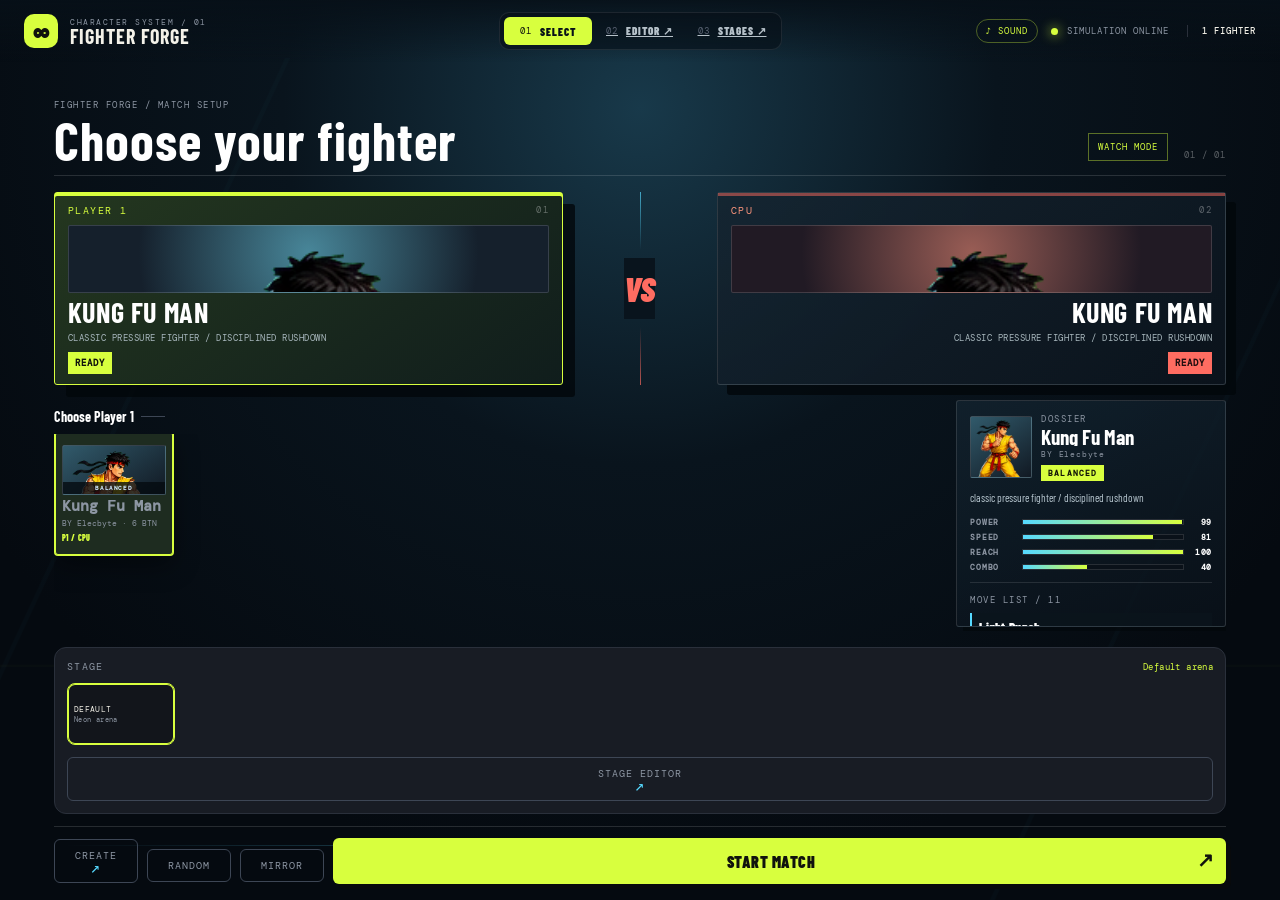
==== commit 45339b2f: "a a" ====
--- a/index.html
+++ b/index.html
@@ -35,7 +35,7 @@
               <div class="round-display"><span id="mode-label">READY ROOM</span><strong id="round-text">SELECT</strong><em id="timer">--</em></div>
               <div class="nameplate right"><span id="right-name">KUNG FU MAN</span><b id="right-wins">0</b><div class="health"><i id="right-hp"></i></div><div class="guard"><i id="right-guard"></i></div><div class="meter"><i id="right-meter"></i></div></div>
             </div>
-            <div id="banter" class="banter" aria-live="polite"></div>
+            <div id="banter" class="banter" aria-live="polite"><span class="banter-speaker"></span><span class="banter-text"></span></div>
             <div id="move-callout" class="move-callout" aria-live="polite"><span class="move-callout-type">MOVE</span><strong id="move-callout-name"></strong><small id="move-callout-detail"></small></div>
             <div id="combo-readout" class="combo-readout" aria-live="polite"></div>
             <div id="result" class="result" aria-live="polite"></div>
--- a/styles.css
+++ b/styles.css
@@ -44,8 +44,15 @@
 .round-display span { padding:3px 9px; border:1px solid #fff4; border-radius:99px; background:#101116aa; font:9px 'DM Mono',monospace; letter-spacing:1px; }
 .round-display strong { margin-top:3px; font-size:27px; letter-spacing:2px; }
 .round-display em { width:40px; height:34px; display:grid; place-items:center; color:#111; background:var(--paper); border:2px solid #111; font-size:24px; font-style:normal; text-shadow:none; }
-.banter { position:absolute; top:22%; left:50%; max-width:560px; padding:11px 18px; transform:translateX(-50%); color:#111; background:#fffef6; border:2px solid #151518; border-radius:5px; box-shadow:5px 5px #151518; text-align:center; font-size:21px; font-weight:800; font-style:italic; opacity:0; transition:opacity .25s; }
-.banter.show { opacity:1; }
+.banter { position:absolute; top:22%; left:50%; display:flex; flex-direction:column; gap:4px; max-width:min(560px,82%); padding:12px 18px; transform:translateX(-50%) scale(.94); color:#111; background:#fffef6; border:2px solid #151518; border-radius:7px; box-shadow:5px 5px #151518; text-align:center; font-size:21px; font-weight:800; font-style:italic; opacity:0; pointer-events:none; transition:opacity .16s,transform .16s cubic-bezier(.2,.9,.25,1); }
+.banter::after { position:absolute; bottom:-14px; left:24%; width:19px; height:19px; content:""; background:#fffef6; border-right:2px solid #151518; border-bottom:2px solid #151518; transform:rotate(45deg); }
+.banter[data-side="right"]::after { right:24%; left:auto; }
+.banter.show { opacity:1; transform:translateX(-50%) scale(1); }
+.banter-speaker { color:#c6343d; font:900 10px 'DM Mono',monospace; letter-spacing:1.4px; font-style:normal; }
+.banter[data-side="right"] .banter-speaker { color:#187d9e; }
+.banter-text { position:relative; z-index:1; }
+.banter.show .banter-text { animation:banter-text-blip .26s steps(2,end) both; }
+@keyframes banter-text-blip { 0% { opacity:0; filter:blur(3px); transform:translateY(5px) scale(1.06); } 100% { opacity:1; filter:none; transform:none; } }
 .move-callout { position:absolute; top:30%; left:50%; display:flex; flex-direction:column; align-items:center; gap:1px; min-width:170px; padding:7px 12px 6px; transform:translateX(-50%) translateY(8px) skew(-7deg) scale(.8); color:#111; background:var(--move-color,#f7d35b); border:2px solid #111; box-shadow:4px 4px #111; opacity:0; transition:opacity .16s,transform .2s cubic-bezier(.2,.8,.25,1); pointer-events:none; z-index:3; }
 .move-callout[data-side="left"] { left:27%; }
 .move-callout[data-side="right"] { left:73%; }
@@ -236,6 +243,9 @@
 .editor-page .prompt-box { margin-top:17px; background:linear-gradient(140deg,#171e26,#12171e); }
 .editor-page .prompt-box small { display:block; line-height:1.45; }
 .editor-page .tuning-row { margin-top:17px; }
+.stats-row { display:grid; grid-template-columns:1fr 1fr; gap:10px; margin:10px 0 0; }
+.stats-row label { padding:10px 11px; background:#161b22; border:1px solid var(--line); border-radius:6px; }
+.stats-row output { color:var(--lime); font:9px 'DM Mono',monospace; letter-spacing:1px; }
 .editor-page .file-pick { margin-top:18px; cursor:pointer; transition:border-color .15s,background .15s; }
 .editor-page .file-pick:hover { background:#17232a; border-color:var(--cyan); }
 .editor-page .view-heading { display:flex; justify-content:space-between; align-items:flex-start; }
@@ -276,6 +286,14 @@
 .editor-dirty { min-height:14px; margin:8px 1px 0; color:#8b9a62; font:8px 'DM Mono',monospace; letter-spacing:.8px; text-align:right; text-transform:uppercase; }
 .custom-sprite-status { padding:6px 1px 1px; color:#71838d; font:8px 'DM Mono',monospace; letter-spacing:.35px; }
 .custom-sprite-status.attached { color:var(--lime); }
+.move-sfx-tools { display:grid; grid-template-columns:minmax(150px,auto) 1fr auto; align-items:center; gap:8px; margin:9px 1px 2px; padding:8px; background:#0d1419; border:1px dashed #38505c; border-radius:4px; }
+.move-sfx-upload-label { display:flex; align-items:center; gap:7px; color:var(--cyan); font:8px 'DM Mono',monospace !important; letter-spacing:.45px; cursor:pointer; }
+.move-sfx-upload-label input { width:1px; height:1px !important; padding:0 !important; opacity:0; position:absolute; }
+.move-sfx-upload-label small { color:#758691; font:7px 'DM Mono',monospace; letter-spacing:0; }
+.move-sfx-status { color:#71838d; font:8px/1.3 'DM Mono',monospace; letter-spacing:.25px; }
+.move-sfx-status.attached { color:var(--lime); }
+.clear-move-sfx { padding:4px 6px; color:#ff8f88; background:transparent; border:1px solid #613c41; border-radius:3px; font:7px 'DM Mono',monospace; cursor:pointer; }
+.clear-move-sfx:hover { color:#fff; background:#6e3439; }
 .asset-dialog { width:min(490px,calc(100% - 28px)); padding:24px; color:var(--text); background:#151c22; border:1px solid #527383; border-radius:9px; box-shadow:0 24px 80px #000b; }
 .asset-dialog::backdrop { background:#050a0ed9; backdrop-filter:blur(5px); }
 .asset-dialog h2 { margin:7px 0 10px; color:#fff; font-size:30px; line-height:.9; }
@@ -293,6 +311,8 @@
   .move-presets { justify-content:flex-start; }
   .recipe-tools { flex-wrap:wrap; }
   .recipe-tools>span { width:100%; }
+  .move-sfx-tools { grid-template-columns:1fr auto; }
+  .move-sfx-status { grid-column:1 / -1; }
 }
 
 /* VFX library */
@@ -402,7 +422,10 @@
 .arena-page .round-display span { display:none; }
 .arena-page .round-display em { order:-1; width:84px; height:84px; color:#f5f1de; background:#071018bb; border:4px solid var(--lime); border-radius:50%; font-size:38px; font-weight:900; box-shadow:0 0 0 5px #07101866,0 0 32px #d8ff3e55; }
 .arena-page .round-display strong { color:#fff; font-size:14px; letter-spacing:1.5px; text-shadow:2px 2px #081018; }
-.arena-page .banter { top:39%; max-width:620px; padding:12px 20px; color:#f6f2e5; background:#071018d9; border:1px solid #d8ff3e77; border-radius:3px; box-shadow:6px 6px #020507; font-size:27px; font-style:italic; }
+.arena-page .banter { top:39%; max-width:620px; padding:12px 20px; color:#f6f2e5; background:#071018e8; border:1px solid #d8ff3e77; border-radius:3px; box-shadow:6px 6px #020507; font-size:27px; font-style:italic; }
+.arena-page .banter::after { background:#071018e8; border-color:#d8ff3e77; }
+.arena-page .banter-speaker { color:var(--lime); }
+.arena-page .banter[data-side="right"] .banter-speaker { color:var(--cyan); }
 .arena-page .move-callout { top:28%; min-width:0; padding:8px 16px; color:#071018; background:var(--move-color,#f7d35b); border:2px solid #071018; box-shadow:5px 5px #071018; }
 .arena-page .move-callout-type,.arena-page .move-callout-detail { display:none; }
 .arena-page .move-callout strong { font-size:24px; }
@@ -459,14 +482,14 @@
 .arena-page:not(.in-match) .main-grid::after { position:absolute; right:5vw; bottom:6vh; left:5vw; height:1px; content:""; background:linear-gradient(90deg,transparent,var(--cyan),transparent); opacity:.4; pointer-events:none; }
 .arena-page:not(.in-match) .arena-column { display:none; }
 .arena-page:not(.in-match) .forge-panel { position:relative; z-index:1; inset:auto; width:100%; max-width:none; min-height:calc(100vh - 58px); max-height:none; overflow:visible; background:transparent; border:0; border-radius:0; box-shadow:none; backdrop-filter:none; }
-.arena-page:not(.in-match) #roster-view { width:min(1240px,100%); min-height:calc(100vh - 58px); margin:0 auto; padding:clamp(24px,4vw,45px) clamp(18px,6vw,88px) 24px; display:grid; grid-template-rows:auto auto minmax(320px,1fr) auto; gap:0; }
+.arena-page:not(.in-match) #roster-view { width:min(1240px,100%); min-height:calc(100vh - 58px); margin:0 auto; padding:clamp(18px,3vw,36px) clamp(18px,6vw,88px) 18px; display:grid; grid-template-rows:auto auto 1fr auto; gap:0; }
 .arena-page:not(.in-match) .select-header { display:flex; justify-content:space-between; align-items:flex-end; padding-bottom:20px; border-bottom:1px solid #ffffff22; }
 .arena-page:not(.in-match) .select-header h2 { margin:8px 0 0; color:#fff; font-size:clamp(40px,5.2vw,66px); line-height:.78; letter-spacing:1px; }
 .select-header-meta { display:flex; align-items:flex-end; gap:16px; color:var(--muted); font:9px 'DM Mono',monospace; letter-spacing:1px; }
 .select-header-meta span { padding:7px 9px; color:var(--lime); border:1px solid #d8ff3e66; }
 .select-header-meta b { color:#ffffff55; font-weight:400; }
 .arena-page:not(.in-match) .select-slots { grid-template-columns:minmax(0,1fr) clamp(62px,8vw,110px) minmax(0,1fr); gap:clamp(14px,3vw,46px); padding:24px 0 17px; align-items:center; }
-.arena-page:not(.in-match) .select-slot { position:relative; min-height:218px; display:flex; align-items:flex-start; gap:8px; padding:16px 20px 14px; color:var(--muted); background:linear-gradient(145deg,#152531dd,#0c141ddd); border:1px solid #ffffff22; border-radius:3px; box-shadow:10px 10px 0 #02070bcc; text-align:left; transition:transform .18s,border-color .18s,background .18s; }
+.arena-page:not(.in-match) .select-slot { position:relative; min-height:148px; display:flex; align-items:flex-start; gap:8px; padding:14px 18px 12px; color:var(--muted); background:linear-gradient(145deg,#152531dd,#0c141ddd); border:1px solid #ffffff22; border-radius:3px; box-shadow:10px 10px 0 #02070bcc; text-align:left; transition:transform .18s,border-color .18s,background .18s; }
 .arena-page:not(.in-match) .select-slot::before { position:absolute; top:0; right:0; left:0; height:3px; content:""; background:var(--cyan); opacity:.5; }
 .arena-page:not(.in-match) .select-slot:hover { transform:translateY(-4px); border-color:#ffffff66; }
 .arena-page:not(.in-match) .select-slot.active { color:var(--text); background:linear-gradient(145deg,#24371f,#101d1c); border-color:var(--lime); box-shadow:12px 12px 0 #02070bcc, inset 0 3px 0 var(--lime); }
@@ -493,8 +516,8 @@
 .arena-page:not(.in-match) .versus i { display:none; }
 .arena-page:not(.in-match) .roster-intro { margin:0; padding:11px 0 13px; color:#fff; font-size:17px; }
 .arena-page:not(.in-match) .roster-intro small { font-size:8px; }
-.arena-page:not(.in-match) .roster { grid-template-columns:repeat(auto-fill,minmax(150px,1fr)); align-content:start; gap:10px; min-height:0; max-height:none; padding:0 4px 12px 1px; }
-.arena-page:not(.in-match) .fighter-card { min-height:130px; padding:7px; background:#111c25cc; border-color:#ffffff1d; border-radius:3px; }
+.arena-page:not(.in-match) .roster { grid-template-columns:repeat(auto-fill,minmax(140px,1fr)); align-content:start; gap:10px; flex:1; min-height:0; max-height:none; overflow-y:auto; padding:0 4px 12px 1px; }
+.arena-page:not(.in-match) .fighter-card { min-height:118px; padding:7px; background:#1b2d3ecc; border-color:#ffffff35; border-radius:3px; }
 .arena-page:not(.in-match) .fighter-card.selected { background:#1e2c20; border-color:var(--lime); }
 .arena-page:not(.in-match) .fighter-card.focused { border-color:var(--cyan); }
 .arena-page:not(.in-match) .fighter-card .portrait { height:67px; background:linear-gradient(145deg,#315a6b,#111923); border-color:#ffffff22; border-radius:2px; }
@@ -548,8 +571,9 @@
 
 /* ── Character select: roster + dossier ──────────────────────────────────── */
 .select-body { min-height:0; display:contents; }
-.arena-page:not(.in-match) .select-body { display:grid; grid-template-columns:minmax(0,1fr) minmax(268px,326px); gap:clamp(14px,2.4vw,30px); min-height:0; padding:6px 0 4px; }
-.arena-page:not(.in-match) .roster-col { min-height:0; display:flex; flex-direction:column; }
+.arena-page:not(.in-match) .select-body { display:grid; grid-template-columns:minmax(0,1fr) minmax(250px,310px); gap:clamp(14px,2.4vw,26px); min-height:0; overflow:hidden; padding:6px 0 4px; }
+.arena-page:not(.in-match) .roster-col { min-height:0; overflow:hidden; display:flex; flex-direction:column; }
+.arena-page:not(.in-match) .slot-portrait { height:74px; }
 .roster:focus-visible { outline:2px solid var(--cyan); outline-offset:3px; }
 
 .fighter-card .portrait { position:relative; }
@@ -558,7 +582,7 @@
 .arena-page:not(.in-match) .fighter-card.selected.focused { border-color:var(--lime); box-shadow:0 0 0 1px var(--lime), 0 10px 26px #00000066; }
 
 .dossier { min-height:0; display:none; overflow:auto; padding:15px 16px 18px; background:linear-gradient(160deg,#12222edd,#0a1119dd); border:1px solid #ffffff22; border-radius:3px; box-shadow:10px 10px 0 #02070b99; }
-.arena-page:not(.in-match) .dossier { display:block; }
+.arena-page:not(.in-match) .dossier { display:flex; flex-direction:column; overflow-y:auto; }
 .dossier-top { display:grid; grid-template-columns:74px minmax(0,1fr); gap:12px; align-items:center; }
 .dossier-portrait { width:74px; height:74px; display:grid; place-items:center; overflow:hidden; background:linear-gradient(145deg,#315a6b,#111923); border:1px solid #ffffff26; border-radius:2px; font-size:32px; }
 .dossier-portrait img { width:100%; height:100%; object-fit:cover; }
@@ -704,3 +728,156 @@
 .stage-preview-actions { display:flex; flex-direction:column; gap:8px; padding-top:12px; }
 .stages-page .hint { margin:10px 0 0; color:var(--muted); font:9px 'DM Mono',monospace; line-height:1.6; letter-spacing:.3px; }
 .stage-picker-actions .secondary { flex:1; display:grid; place-items:center; text-decoration:none; }
+
+/* ── Roster scale system ────────────────────────────────────────────────────
+   The selector is designed for a long-lived fighter library. Cards stay
+   information-dense, the list owns the scroll, and the dossier keeps enough
+   room to preview the focused fighter without stealing the roster's width. */
+.arena-page:not(.in-match) #roster-view {
+  width:min(1440px,100%);
+  padding:clamp(16px,3.2vw,42px) clamp(16px,4.2vw,64px) 16px;
+}
+
+.arena-page:not(.in-match) .select-header { padding-bottom:14px; }
+.arena-page:not(.in-match) .select-header h2 { font-size:clamp(34px,4.2vw,56px); }
+.arena-page:not(.in-match) .select-slots { padding:16px 0 12px; gap:clamp(10px,2vw,28px); }
+.arena-page:not(.in-match) .select-slot { min-height:122px; padding:11px 13px 10px; }
+.arena-page:not(.in-match) .slot-portrait { height:68px; }
+.arena-page:not(.in-match) .select-slot strong { font-size:clamp(20px,2.2vw,30px); }
+
+.arena-page:not(.in-match) .select-body {
+  grid-template-columns:minmax(0,1fr) minmax(220px,270px);
+  gap:clamp(12px,2vw,24px);
+  padding:3px 0 4px;
+}
+
+.arena-page:not(.in-match) .roster-col {
+  container:roster / inline-size;
+  min-width:0;
+}
+
+.arena-page:not(.in-match) .roster-intro {
+  min-height:34px;
+  flex-wrap:wrap;
+  padding:7px 0 8px;
+  gap:7px;
+  font-size:14px;
+}
+
+.arena-page:not(.in-match) .roster-intro .line { flex:0 0 24px; }
+.arena-page:not(.in-match) .roster-intro small { margin-left:auto; font-size:7px; }
+
+.arena-page:not(.in-match) .roster {
+  grid-template-columns:repeat(auto-fill,minmax(112px,1fr));
+  gap:7px;
+  align-content:start;
+  padding:0 6px 14px 1px;
+  scrollbar-color:#42515e transparent;
+  scrollbar-width:thin;
+}
+
+.arena-page:not(.in-match) .roster::-webkit-scrollbar { width:7px; }
+.arena-page:not(.in-match) .roster::-webkit-scrollbar-track { background:transparent; }
+.arena-page:not(.in-match) .roster::-webkit-scrollbar-thumb { background:#42515e; border-radius:99px; }
+
+.arena-page:not(.in-match) .fighter-card {
+  min-height:104px;
+  grid-template-rows:minmax(0,1fr) auto;
+  gap:5px;
+  padding:6px;
+  contain:layout paint;
+  content-visibility:auto;
+  contain-intrinsic-size:104px;
+}
+
+.arena-page:not(.in-match) .fighter-pick {
+  grid-template-rows:54px minmax(0,1fr) auto;
+  gap:5px;
+}
+
+.arena-page:not(.in-match) .fighter-card .portrait { height:54px; }
+.arena-page:not(.in-match) .fighter-card strong { font-size:15px; line-height:.9; }
+.arena-page:not(.in-match) .fighter-card span.fighter-info>span { margin-top:4px; font-size:8px; }
+.arena-page:not(.in-match) .fighter-card em { font-size:8px; letter-spacing:.3px; }
+.arena-page:not(.in-match) .card-archetype { padding:2px 4px; font-size:6px; letter-spacing:.65px; }
+.arena-page:not(.in-match) .edit-fighter { padding-top:4px; font-size:8px; }
+.arena-page:not(.in-match) .edit-fighter span { font-size:12px; }
+
+.arena-page:not(.in-match) .dossier {
+  padding:12px 13px 14px;
+  box-shadow:7px 7px 0 #02070b99;
+}
+
+.arena-page:not(.in-match) .dossier-top { grid-template-columns:62px minmax(0,1fr); gap:9px; }
+.arena-page:not(.in-match) .dossier-portrait { width:62px; height:62px; font-size:26px; }
+.arena-page:not(.in-match) .dossier-id strong { font-size:21px; }
+.arena-page:not(.in-match) .dossier-blurb { margin:9px 0 11px; font-size:11px; }
+.arena-page:not(.in-match) .dossier-stats { gap:5px; padding-bottom:10px; }
+.arena-page:not(.in-match) .dossier-heading { padding:11px 0 7px; }
+.arena-page:not(.in-match) .dossier-moves { gap:4px; }
+.arena-page:not(.in-match) .dossier-moves li { padding:6px 7px; }
+
+.arena-page:not(.in-match) .select-actions {
+  grid-template-columns:repeat(3,minmax(0,max-content)) minmax(180px,1fr);
+  gap:9px;
+  padding-top:11px;
+}
+
+.arena-page:not(.in-match) .select-actions .secondary { min-width:84px; }
+.arena-page:not(.in-match) .select-actions .primary { min-height:46px; font-size:16px; }
+
+@container roster (min-width:520px) {
+  .arena-page:not(.in-match) .roster { grid-template-columns:repeat(auto-fill,minmax(104px,1fr)); }
+  .arena-page:not(.in-match) .fighter-card { min-height:98px; }
+  .arena-page:not(.in-match) .fighter-pick { grid-template-rows:50px minmax(0,1fr) auto; }
+  .arena-page:not(.in-match) .fighter-card .portrait { height:50px; }
+}
+
+@container roster (min-width:820px) {
+  .arena-page:not(.in-match) .roster { grid-template-columns:repeat(auto-fill,minmax(108px,1fr)); gap:8px; }
+  .arena-page:not(.in-match) .fighter-card { min-height:102px; }
+}
+
+@container roster (min-width:1080px) {
+  .arena-page:not(.in-match) .roster { grid-template-columns:repeat(auto-fill,minmax(114px,1fr)); gap:9px; }
+}
+
+@media (max-width:900px) {
+  .arena-page:not(.in-match) .select-body { grid-template-columns:1fr; }
+  .arena-page:not(.in-match) .dossier { max-height:250px; }
+  .arena-page:not(.in-match) .select-actions { grid-template-columns:repeat(3,minmax(0,1fr)) minmax(180px,2fr); }
+}
+
+@media (max-width:650px) {
+  .arena-page:not(.in-match) #roster-view { padding:82px 14px 14px; }
+  .arena-page:not(.in-match) .select-header h2 { font-size:36px; }
+  .arena-page:not(.in-match) .select-slots { gap:8px; padding:16px 0 10px; }
+  .arena-page:not(.in-match) .select-slot {
+    min-height:106px;
+    grid-template-columns:64px minmax(0,1fr);
+    grid-template-rows:auto auto auto;
+    column-gap:10px;
+    padding:10px;
+  }
+  .arena-page:not(.in-match) .slot-label { grid-column:1 / -1; }
+  .arena-page:not(.in-match) .slot-portrait { grid-row:2 / span 3; width:64px; height:75px; }
+  .arena-page:not(.in-match) .select-slot strong,
+  .arena-page:not(.in-match) .select-slot small,
+  .arena-page:not(.in-match) .select-slot em { grid-column:2; }
+  .arena-page:not(.in-match) .select-slot strong { font-size:21px; }
+  .arena-page:not(.in-match) .roster-intro small { display:none; }
+  .arena-page:not(.in-match) .roster { grid-template-columns:repeat(2,minmax(0,1fr)); max-height:min(38vh,300px); gap:6px; }
+  .arena-page:not(.in-match) .fighter-card { min-height:96px; }
+  .arena-page:not(.in-match) .fighter-pick { grid-template-rows:48px minmax(0,1fr) auto; }
+  .arena-page:not(.in-match) .fighter-card .portrait { height:48px; }
+  .arena-page:not(.in-match) .select-actions { grid-template-columns:1fr; }
+  .arena-page:not(.in-match) .select-actions .secondary { min-height:38px; }
+}
+
+@media (max-width:390px) {
+  .arena-page:not(.in-match) #roster-view { padding-right:10px; padding-left:10px; }
+  .arena-page:not(.in-match) .select-header h2 { font-size:32px; }
+  .arena-page:not(.in-match) .select-header-meta { gap:6px; }
+  .arena-page:not(.in-match) .select-slot { grid-template-columns:54px minmax(0,1fr); }
+  .arena-page:not(.in-match) .slot-portrait { width:54px; height:68px; }
+}
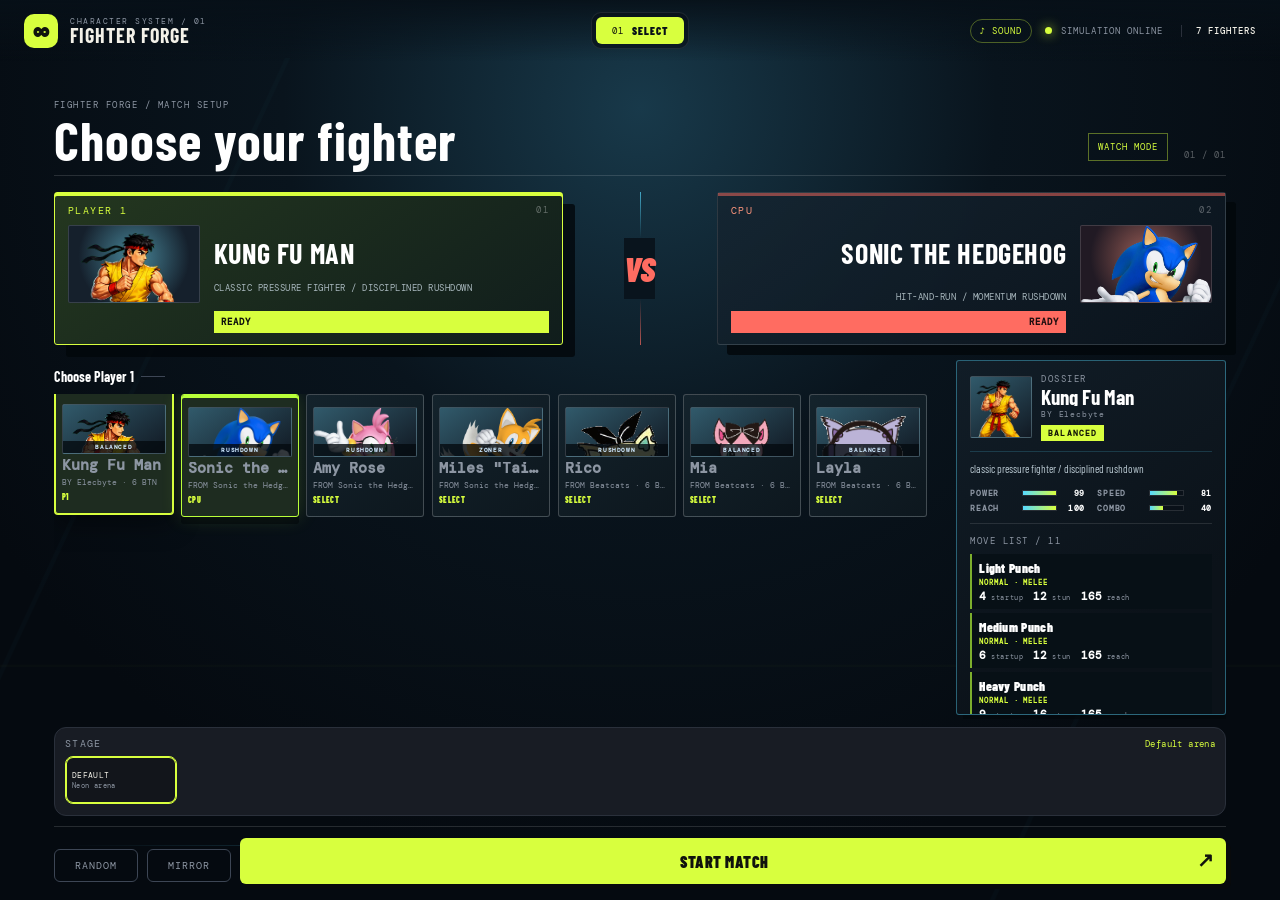
==== commit 19f8fb9b: "a a" ====
--- a/index.html
+++ b/index.html
@@ -15,8 +15,6 @@
         </div>
         <nav class="tabs" aria-label="Fighter Forge sections">
           <span class="tab active"><span>01</span>SELECT</span>
-          <a class="tab" href="editor.html"><span>02</span>EDITOR ↗</a>
-          <a class="tab" href="stages.html"><span>03</span>STAGES ↗</a>
         </nav>
         <div class="top-status"><button id="sfx-toggle" class="sfx-toggle" type="button" aria-pressed="true" title="Toggle sound">♪ SOUND</button><i></i><span>SIMULATION ONLINE</span><b id="fighter-count">1 FIGHTER</b></div>
       </header>
@@ -31,15 +29,17 @@
             <canvas id="arena" width="1280" height="720"></canvas>
             <div class="scanlines"></div>
             <div class="match-ui">
-              <div class="nameplate left"><span id="left-name">KUNG FU MAN</span><b id="left-wins">0</b><div class="health"><i id="left-hp"></i></div><div class="guard"><i id="left-guard"></i></div><div class="meter"><i id="left-meter"></i></div></div>
+              <div class="nameplate left"><span id="left-name">KUNG FU MAN</span><b id="left-wins">0</b><div class="health"><i id="left-hp"></i></div><div class="guard"><i id="left-guard"></i></div><div class="meter"><i id="left-meter"></i></div><div class="momentum" id="left-momentum"><i></i><b>MOMENTUM</b></div><div class="heartbeat" id="left-heartbeat"><i></i><b>HEARTBEAT</b></div></div>
               <div class="round-display"><span id="mode-label">READY ROOM</span><strong id="round-text">SELECT</strong><em id="timer">--</em></div>
-              <div class="nameplate right"><span id="right-name">KUNG FU MAN</span><b id="right-wins">0</b><div class="health"><i id="right-hp"></i></div><div class="guard"><i id="right-guard"></i></div><div class="meter"><i id="right-meter"></i></div></div>
+              <div class="nameplate right"><span id="right-name">KUNG FU MAN</span><b id="right-wins">0</b><div class="health"><i id="right-hp"></i></div><div class="guard"><i id="right-guard"></i></div><div class="meter"><i id="right-meter"></i></div><div class="momentum" id="right-momentum"><i></i><b>MOMENTUM</b></div><div class="heartbeat" id="right-heartbeat"><i></i><b>HEARTBEAT</b></div></div>
             </div>
             <div id="banter" class="banter" aria-live="polite"><span class="banter-speaker"></span><span class="banter-text"></span></div>
             <div id="move-callout" class="move-callout" aria-live="polite"><span class="move-callout-type">MOVE</span><strong id="move-callout-name"></strong><small id="move-callout-detail"></small></div>
             <div id="combo-readout" class="combo-readout" aria-live="polite"></div>
             <div id="result" class="result" aria-live="polite"></div>
+            <div id="round-card" class="round-card" aria-live="polite"><span class="rc-label">ROUND</span><strong class="rc-num">1</strong><span class="rc-fight">FIGHT!</span></div>
             <button id="rematch" class="rematch" hidden>RUN IT BACK <span>↗</span></button>
+            <button id="back-to-select" class="back-to-select" hidden>← CHARACTER SELECT</button>
             <div class="arena-footer"><span>GROUND / TRAINING DECK</span><span>FIGHTERS THINK FOR THEMSELVES</span></div>
           </div>
         </section>
@@ -62,12 +62,8 @@
             <div class="stage-picker">
               <div class="stage-picker-head"><strong>STAGE</strong><small id="stage-status">Default arena</small></div>
               <div id="stage-strip" class="stage-strip" role="listbox" aria-label="Battle stages"></div>
-              <div class="stage-picker-actions">
-                <a class="secondary" href="stages.html">STAGE EDITOR <span>↗</span></a>
-              </div>
             </div>
-            <div class="select-actions">
-              <a class="secondary create-fighter-link" href="editor.html">CREATE <span>↗</span></a>
+            <div class="select-actions select-actions-no-forge">
               <button id="random-pick" class="secondary">RANDOM</button>
               <button id="mirror-pick" class="secondary">MIRROR</button>
               <button id="start-match" class="primary full">START MATCH <span>↗</span></button>
--- a/styles.css
+++ b/styles.css
@@ -40,6 +40,20 @@
 .health { height:15px; padding:2px; background:#101116aa; border:1px solid #000; grid-column:1 / -1; }
 .health i { display:block; width:100%; height:100%; background:linear-gradient(90deg,var(--lime),#70eb82); transition:width .2s; }
 .right .health i { margin-left:auto; background:linear-gradient(90deg,#ff8a5c,#ffd05d); }
+.momentum { display:none; position:relative; grid-column:1 / -1; height:8px; overflow:visible; background:#071522; border:1px solid #234d69; }
+.momentum i { display:block; width:0; height:100%; background:linear-gradient(90deg,#168fea,#7cecff); box-shadow:0 0 8px #2fc9ff; transition:width .12s; }
+.momentum b { position:absolute; right:3px; bottom:7px; color:#66dfff; font:7px 'DM Mono',monospace; letter-spacing:1px; opacity:.82; }
+.momentum[data-level="1"] i { background:linear-gradient(90deg,#168fea,#7cecff); }
+.momentum[data-level="2"] i { background:linear-gradient(90deg,#168fea,#d6fbff); box-shadow:0 0 12px #71eaff; }
+.momentum[data-level="3"] { border-color:#e4fbff; animation:momentum-pulse .7s ease-in-out infinite alternate; }
+.momentum[data-level="3"] i { background:linear-gradient(90deg,#4bd9ff,#ffffff,#5ba9ff); box-shadow:0 0 16px #b4f7ff; }
+@keyframes momentum-pulse { from { box-shadow:0 0 3px #6bdfff; } to { box-shadow:0 0 13px #d7fbff; } }
+.heartbeat { display:none; position:relative; grid-column:1 / -1; height:8px; overflow:visible; background:#26101e; border:1px solid #713256; }
+.heartbeat i { display:block; width:0; height:100%; background:linear-gradient(90deg,#e82f86,#ffb7d8); box-shadow:0 0 8px #ff4e9b; transition:width .14s; }
+.heartbeat b { position:absolute; right:3px; bottom:7px; color:#ff9bc4; font:7px 'DM Mono',monospace; letter-spacing:1px; opacity:.86; }
+.heartbeat[data-level="3"] { border-color:#fff0f8; animation:heartbeat-pulse .58s ease-in-out infinite alternate; }
+.heartbeat[data-level="3"] i { background:linear-gradient(90deg,#ff4e9b,#fff0a6,#ff78b9); box-shadow:0 0 16px #ff9ac7; }
+@keyframes heartbeat-pulse { from { box-shadow:0 0 3px #ff4e9b; } to { box-shadow:0 0 13px #ffd1e5; } }
 .round-display { display:grid; justify-items:center; gap:0; text-align:center; }
 .round-display span { padding:3px 9px; border:1px solid #fff4; border-radius:99px; background:#101116aa; font:9px 'DM Mono',monospace; letter-spacing:1px; }
 .round-display strong { margin-top:3px; font-size:27px; letter-spacing:2px; }
@@ -548,7 +562,7 @@
 
 /* ── Guard and super meters ──────────────────────────────────────────────── */
 .guard, .meter { grid-column:1 / -1; padding:1px; background:#0a0d12aa; border:1px solid #00000099; }
-.guard { height:7px; }
+.guard { height:7px; position:relative; overflow:visible; }
 .meter { height:9px; }
 .guard i, .meter i { display:block; width:100%; height:100%; transition:width .12s linear; }
 .guard i { background:linear-gradient(90deg,#69d7ff,#bdf6ff); }
@@ -556,9 +570,17 @@
 .right .guard i, .right .meter i { margin-left:auto; }
 .nameplate.charged .meter { box-shadow:0 0 0 1px #ffd05d, 0 0 14px #ffd05d88; }
 .nameplate.charged .meter i { background:linear-gradient(90deg,#ffd05d,#fff6cf,#ffd05d); animation:meter-charged .7s linear infinite; }
+.nameplate.push-ready:not(.charged) .meter { box-shadow:0 0 0 1px #8fe4ff, 0 0 10px #8fe4ff66; }
+.nameplate.push-ready:not(.charged) .meter i { background:linear-gradient(90deg,#69d7ff,#d9fbff); }
 @keyframes meter-charged { 0% { filter:brightness(1); } 50% { filter:brightness(1.6); } 100% { filter:brightness(1); } }
 .arena-page .guard { height:9px; border:2px solid #05080c; }
 .arena-page .meter { height:12px; border:2px solid #05080c; }
+.nameplate.guard-danger .guard { border-color:#ff6c61; box-shadow:0 0 0 1px #ff6c61aa, 0 0 13px #ff405c66; animation:guard-danger-pulse .42s ease-in-out infinite alternate; }
+.nameplate.guard-danger .guard i { background:linear-gradient(90deg,#ff405c,#ffd05d); }
+.nameplate.guard-broken .guard { border-color:#ffe66d; box-shadow:0 0 0 1px #ff9f43, 0 0 18px #ff9f4388; }
+.nameplate.guard-broken .guard i { width:100% !important; background:repeating-linear-gradient(135deg,#ffe66d 0 7px,#ff7043 7px 12px); animation:guard-broken-stripes .3s linear infinite; }
+@keyframes guard-danger-pulse { from { filter:brightness(1); } to { filter:brightness(1.55); } }
+@keyframes guard-broken-stripes { to { background-position:12px 0; } }
 
 /* ── Round banner tones ──────────────────────────────────────────────────── */
 .result[data-tone="go"] { color:#d8ff3e; }
@@ -568,6 +590,23 @@
 .result[data-tone="perfect"] { color:#ffd05d; }
 .result[data-tone="draw"] { color:#9fb3c8; }
 .result[data-tone="win"] { color:#ff6c61; }
+.result[data-tone="ko"] { color:#ff5c68; font-size:clamp(62px,10vw,144px); letter-spacing:8px; text-shadow:0 0 18px #ff405c88, 6px 6px #101014; }
+.result[data-tone="round-ko"] { color:#ff6c61; }
+
+/* ── Round card intro ────────────────────────────────────────────────────── */
+.round-card { position:absolute; inset:0; display:flex; flex-direction:column; align-items:center; justify-content:center; gap:0; pointer-events:none; opacity:0; background:rgba(4,6,14,.72); transition:opacity .22s; z-index:12; }
+.round-card.show { opacity:1; }
+.round-card.exit { opacity:0; transition:opacity .18s; }
+.rc-label { color:var(--cyan); font:900 12px 'DM Mono',monospace; letter-spacing:10px; text-transform:uppercase; opacity:0; transform:translateY(10px); transition:opacity .22s,transform .22s cubic-bezier(.2,.9,.25,1); }
+.round-card.show .rc-label { opacity:1; transform:none; }
+.rc-num { font:900 clamp(88px,13vw,172px) 'DM Mono',monospace; color:#fff; line-height:.88; text-shadow:6px 6px #080810,0 0 50px #ffffff33; opacity:0; transform:scale(1.12); transition:opacity .2s .08s,transform .2s .08s cubic-bezier(.16,.9,.22,1); }
+.round-card.show .rc-num { opacity:1; transform:scale(1); }
+.rc-fight { font:900 clamp(34px,5.6vw,76px) 'DM Mono',monospace; color:#d8ff3e; letter-spacing:7px; text-shadow:4px 4px #080810,0 0 28px #d8ff3e55; margin-top:10px; opacity:0; transform:scale(1.18); transition:none; }
+.round-card.show.fight .rc-fight { opacity:1; transform:scale(1); transition:opacity .13s,transform .13s cubic-bezier(.12,.9,.18,1); }
+
+/* ── Back to character select button ─────────────────────────────────────── */
+.back-to-select { position:absolute; bottom:clamp(54px,8%,80px); left:50%; transform:translateX(-50%) translateX(-110px); background:none; border:1.5px solid #ffffff44; color:#ffffffaa; font:700 11px 'DM Mono',monospace; letter-spacing:2px; padding:8px 16px; border-radius:3px; cursor:pointer; transition:border-color .15s,color .15s; }
+.back-to-select:hover { border-color:#ffffffcc; color:#fff; }
 
 /* ── Character select: roster + dossier ──────────────────────────────────── */
 .select-body { min-height:0; display:contents; }
@@ -881,3 +920,105 @@
   .arena-page:not(.in-match) .select-slot { grid-template-columns:54px minmax(0,1fr); }
   .arena-page:not(.in-match) .slot-portrait { width:54px; height:68px; }
 }
+
+/* Character select polish: give the fighter readout and roster equal weight. */
+@media (min-width:651px) {
+  .arena-page:not(.in-match) .select-slot {
+    min-height:112px;
+    display:grid;
+    grid-template-columns:132px minmax(0,1fr);
+    grid-template-rows:auto auto auto;
+    column-gap:14px;
+    align-items:center;
+    padding:11px 13px;
+  }
+
+  .arena-page:not(.in-match) .select-slot .slot-label { grid-column:1 / -1; }
+  .arena-page:not(.in-match) .select-slot .slot-portrait {
+    grid-column:1;
+    grid-row:2 / span 2;
+    width:132px;
+    height:78px;
+  }
+  .arena-page:not(.in-match) .select-slot strong,
+  .arena-page:not(.in-match) .select-slot small,
+  .arena-page:not(.in-match) .select-slot em { grid-column:2; }
+  .arena-page:not(.in-match) .select-slot strong { align-self:end; }
+  .arena-page:not(.in-match) .select-slot em { align-self:start; }
+
+  .arena-page:not(.in-match) .select-slot[data-slot="1"] {
+    grid-template-columns:minmax(0,1fr) 132px;
+    text-align:right;
+  }
+  .arena-page:not(.in-match) .select-slot[data-slot="1"] .slot-portrait { grid-column:2; }
+  .arena-page:not(.in-match) .select-slot[data-slot="1"] strong,
+  .arena-page:not(.in-match) .select-slot[data-slot="1"] small,
+  .arena-page:not(.in-match) .select-slot[data-slot="1"] em { grid-column:1; }
+
+  .arena-page:not(.in-match) .stage-picker {
+    margin:8px 0 10px;
+    padding:9px 10px;
+  }
+  .arena-page:not(.in-match) .stage-strip { padding:6px 0 2px; }
+  .arena-page:not(.in-match) .stage-tile { height:48px; flex-basis:112px; }
+  .arena-page:not(.in-match) .stage-picker-actions .secondary {
+    margin-top:4px;
+    padding:6px 10px;
+  }
+
+  .arena-page:not(.in-match) .dossier {
+    min-height:188px;
+    border-color:#56d9ff66;
+    background:linear-gradient(145deg,#111d27,#0b1219 72%);
+  }
+  .arena-page:not(.in-match) .dossier-top {
+    padding-bottom:10px;
+    border-bottom:1px solid #56d9ff2e;
+  }
+  .arena-page:not(.in-match) .dossier-stats {
+    grid-template-columns:1fr 1fr;
+    column-gap:12px;
+  }
+  .arena-page:not(.in-match) .dossier-moves li {
+    border-left:2px solid #b9ff39aa;
+    background:#071016;
+  }
+
+  .arena-page:not(.in-match) .fighter-card {
+    background:linear-gradient(145deg,#14232c,#0d171e);
+    transition:transform .16s ease, border-color .16s ease, box-shadow .16s ease;
+  }
+  .arena-page:not(.in-match) .fighter-card:hover,
+  .arena-page:not(.in-match) .fighter-card.focused {
+    transform:translateY(-3px);
+    border-color:#56d9ff;
+    box-shadow:0 7px 0 #02070b99, 0 0 18px #56d9ff22;
+  }
+  .arena-page:not(.in-match) .fighter-card.selected {
+    border-color:#b9ff39;
+    box-shadow:inset 0 3px #b9ff39, 0 7px 0 #02070b99, 0 0 20px #b9ff3930;
+  }
+}
+
+@media (max-width:650px) {
+  .arena-page:not(.in-match) .select-slot[data-slot="1"] {
+    grid-template-columns:64px minmax(0,1fr);
+    text-align:left;
+  }
+  .arena-page:not(.in-match) .select-slot[data-slot="1"] .slot-portrait,
+  .arena-page:not(.in-match) .select-slot[data-slot="1"] strong,
+  .arena-page:not(.in-match) .select-slot[data-slot="1"] small,
+  .arena-page:not(.in-match) .select-slot[data-slot="1"] em { grid-column:initial; }
+  .arena-page:not(.in-match) .select-slot[data-slot="1"] .slot-portrait { grid-column:1; }
+  .arena-page:not(.in-match) .select-slot[data-slot="1"] strong,
+  .arena-page:not(.in-match) .select-slot[data-slot="1"] small,
+  .arena-page:not(.in-match) .select-slot[data-slot="1"] em { grid-column:2; }
+  .arena-page:not(.in-match) .stage-picker { margin-top:8px; padding:9px; }
+  .arena-page:not(.in-match) .stage-tile { height:52px; }
+}
+
+@media (min-width:651px) {
+  .arena-page:not(.in-match) .select-actions-no-forge {
+    grid-template-columns:repeat(2,minmax(0,max-content)) minmax(180px,1fr);
+  }
+}
